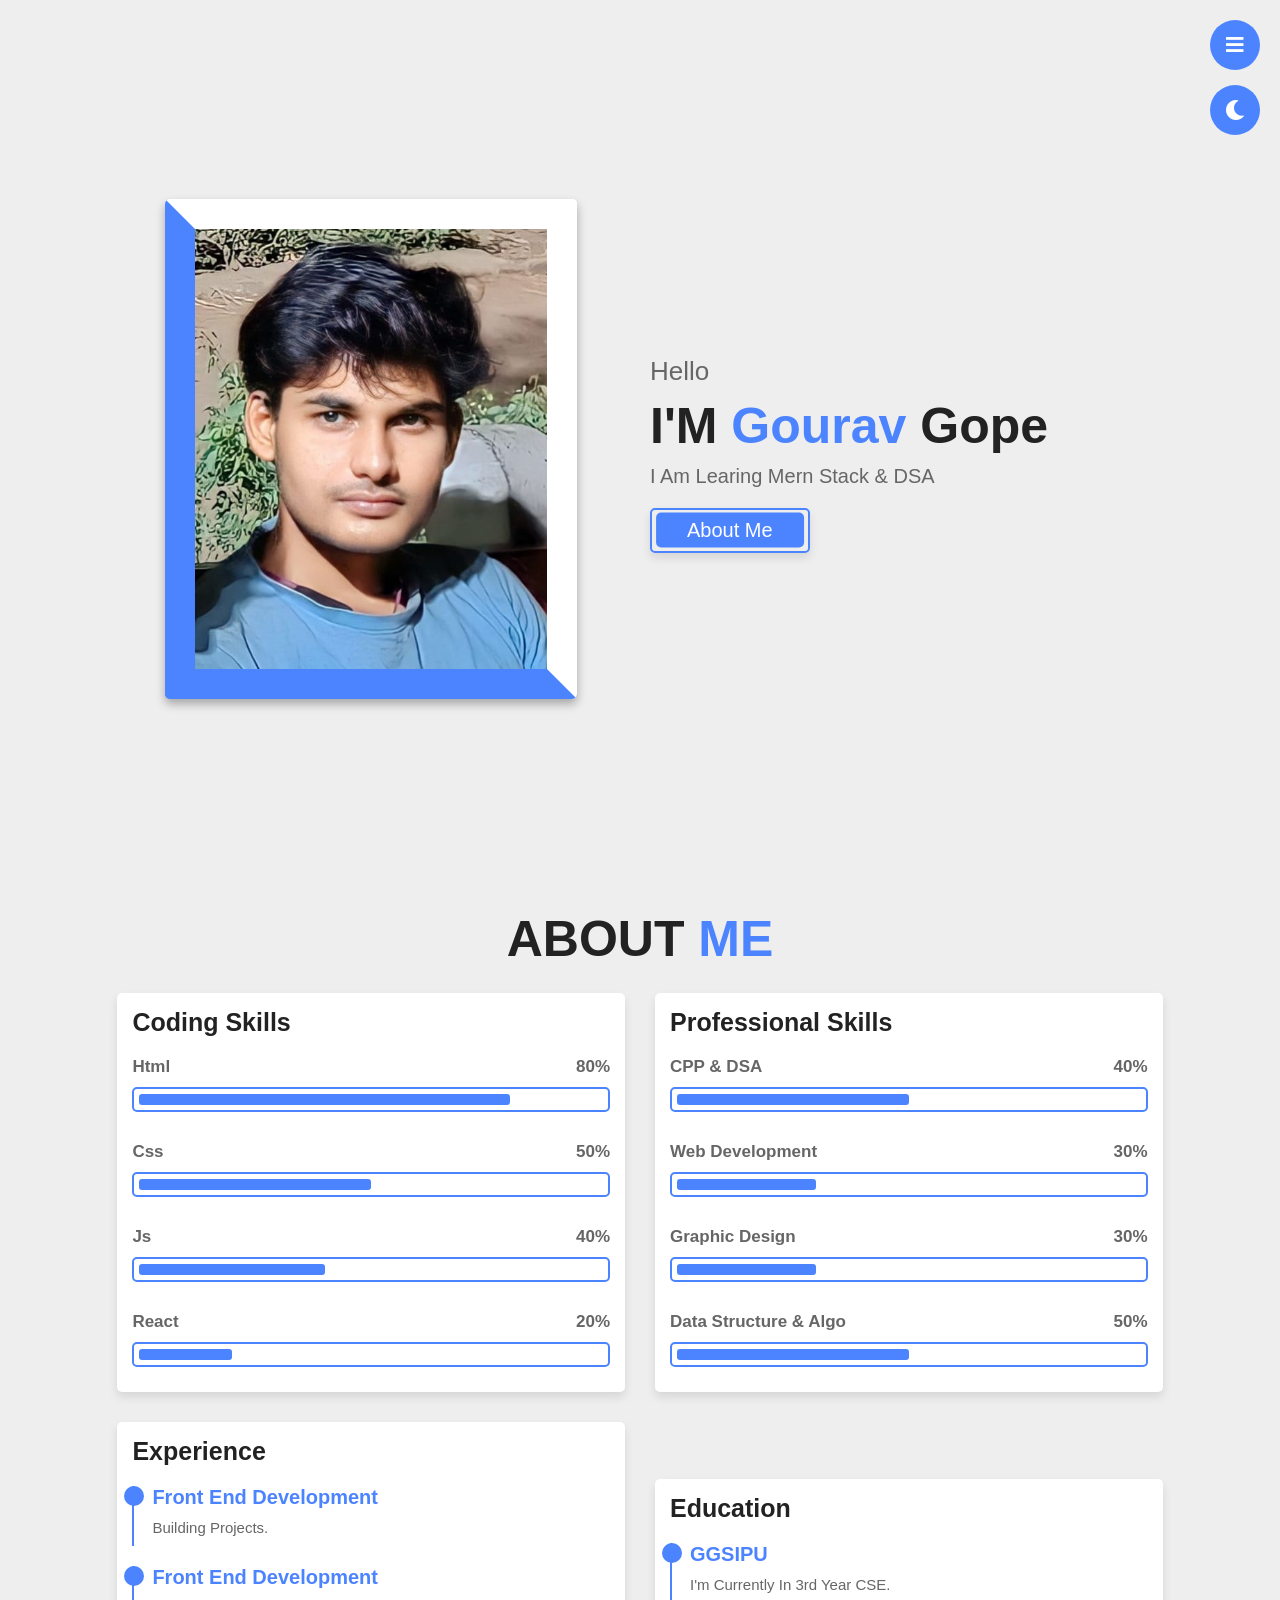
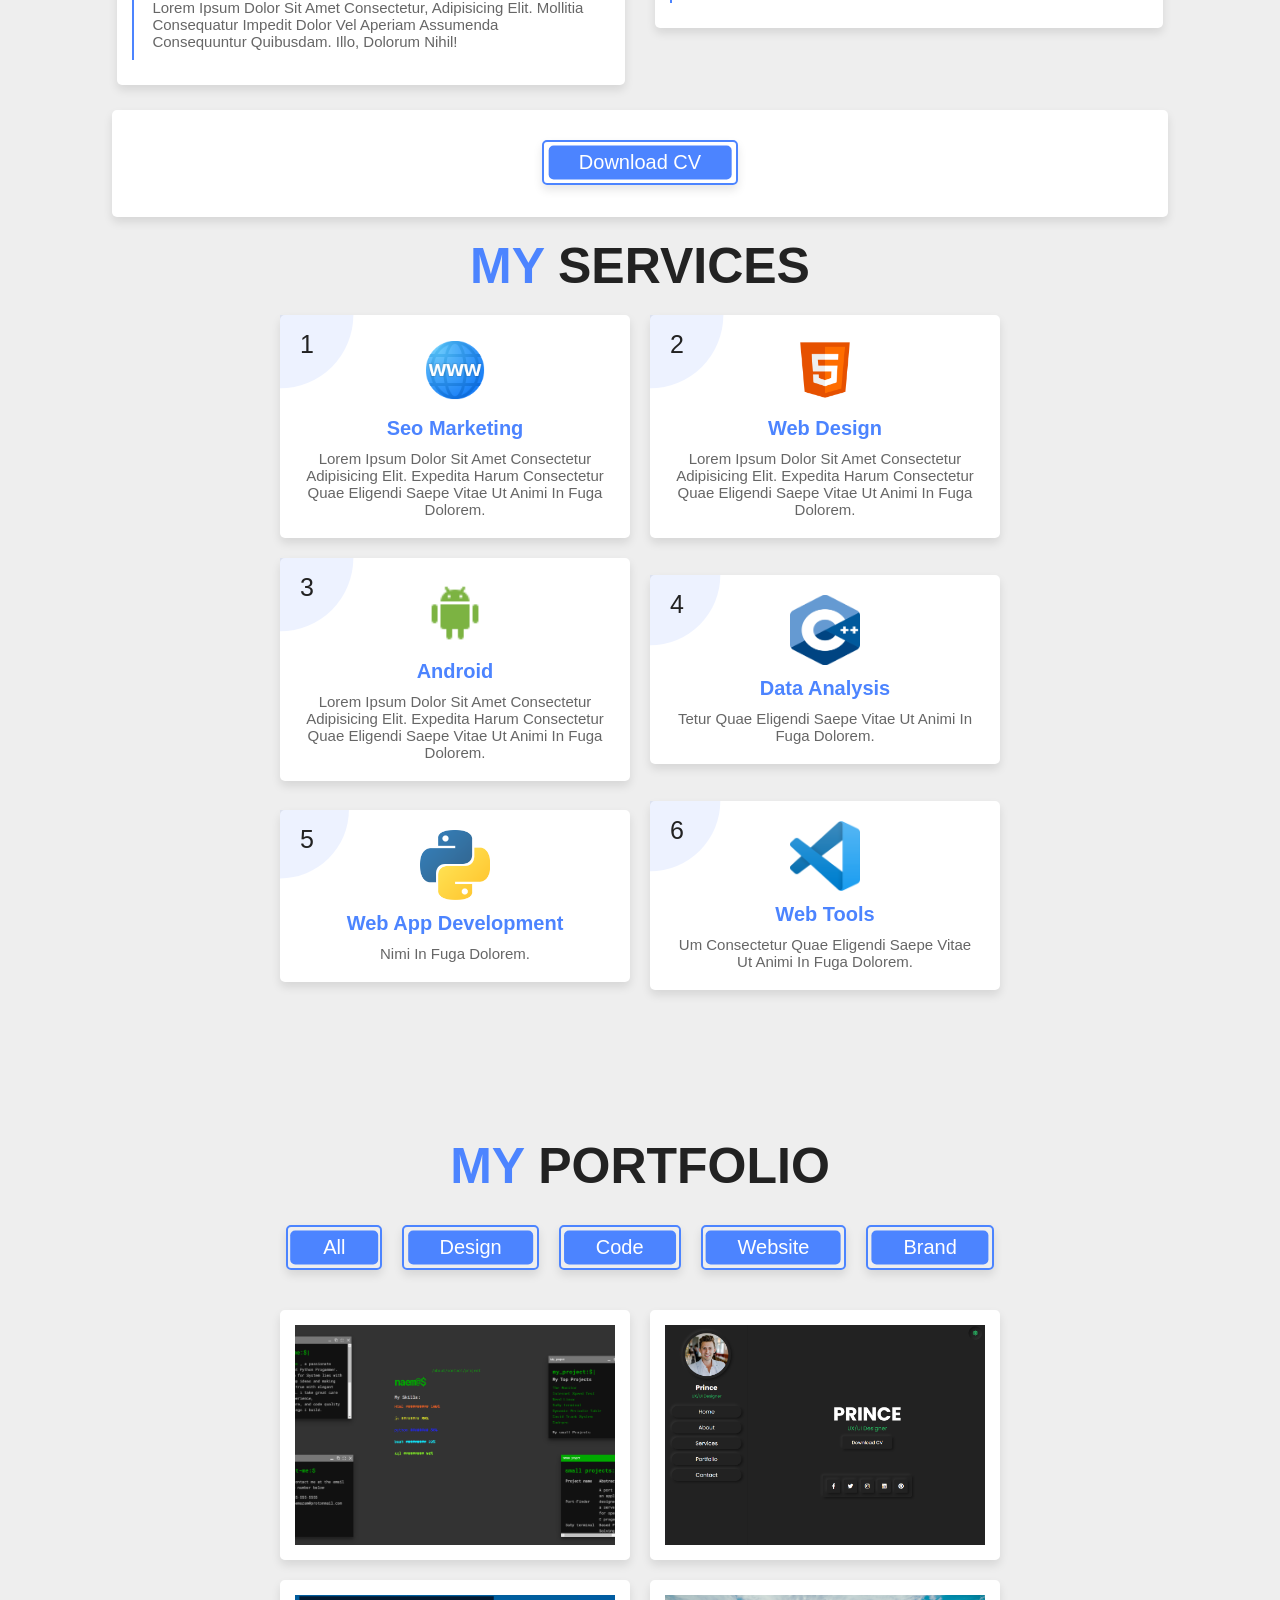
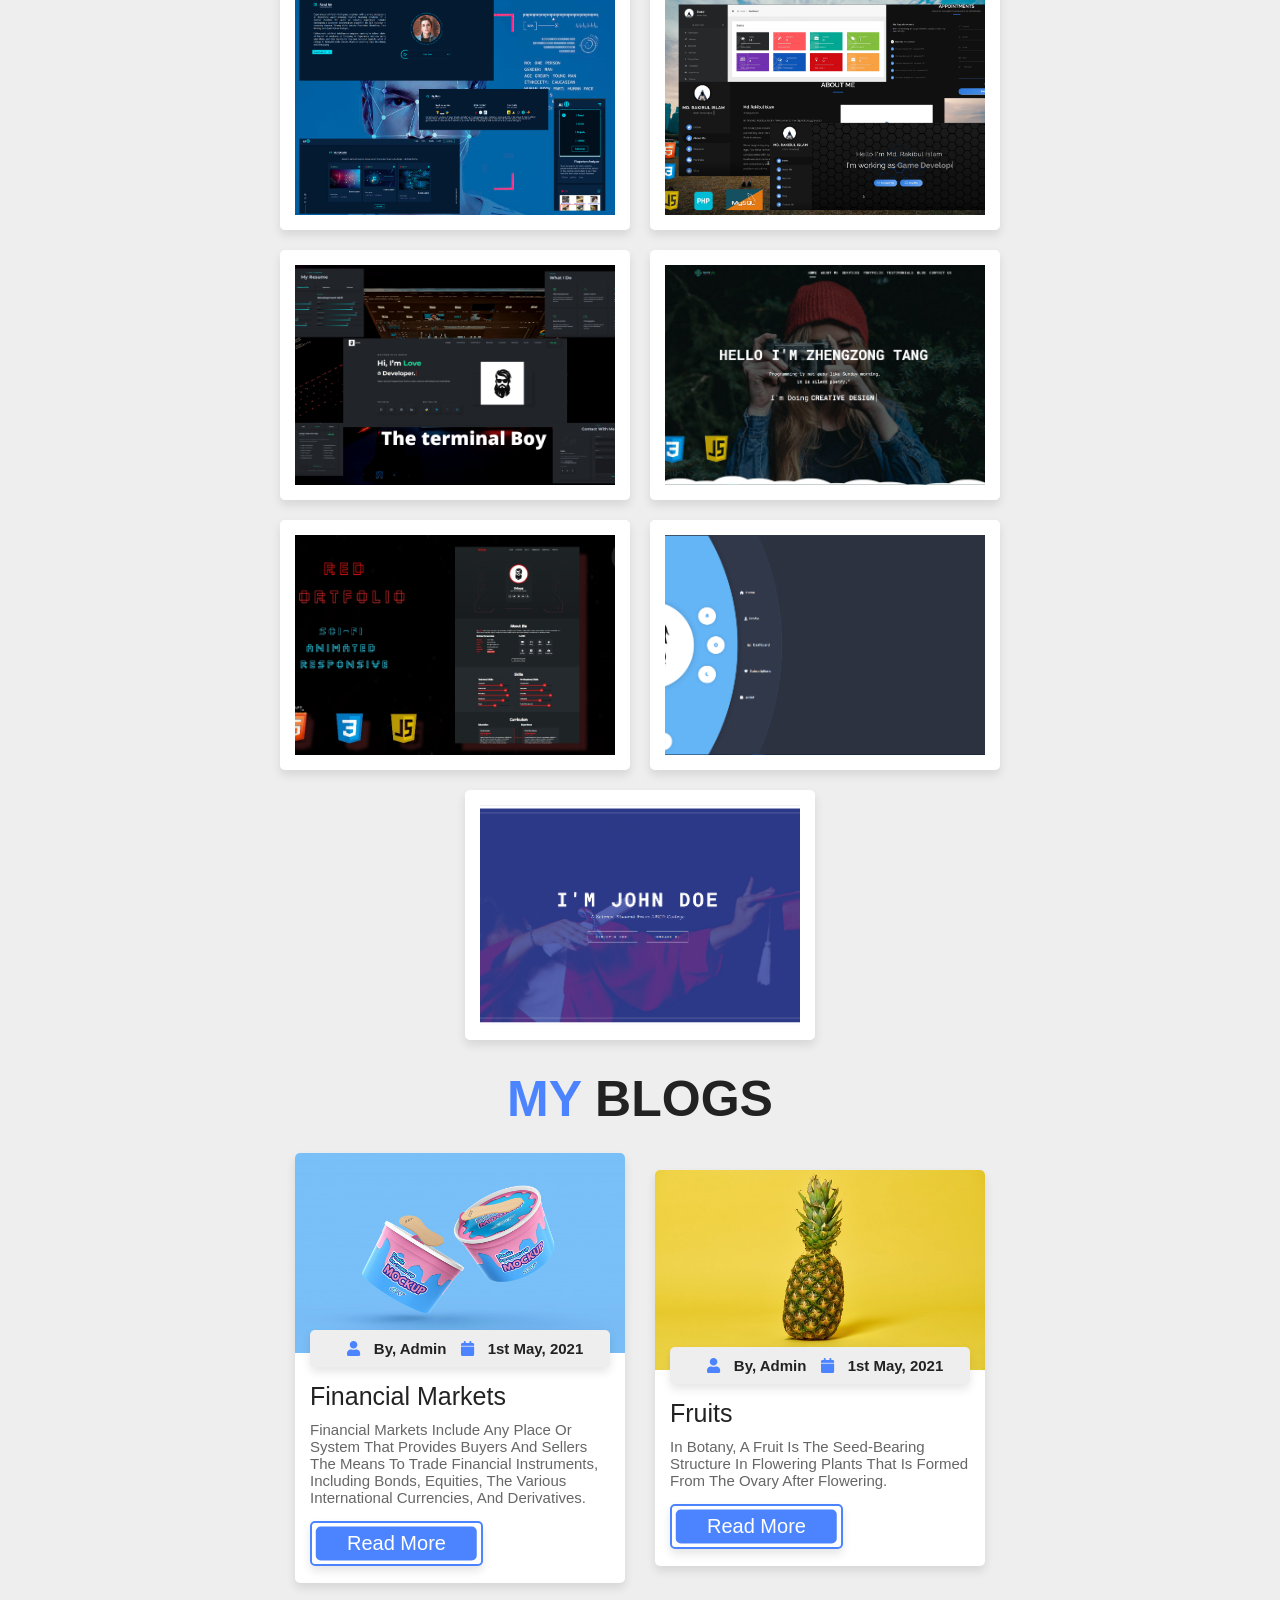
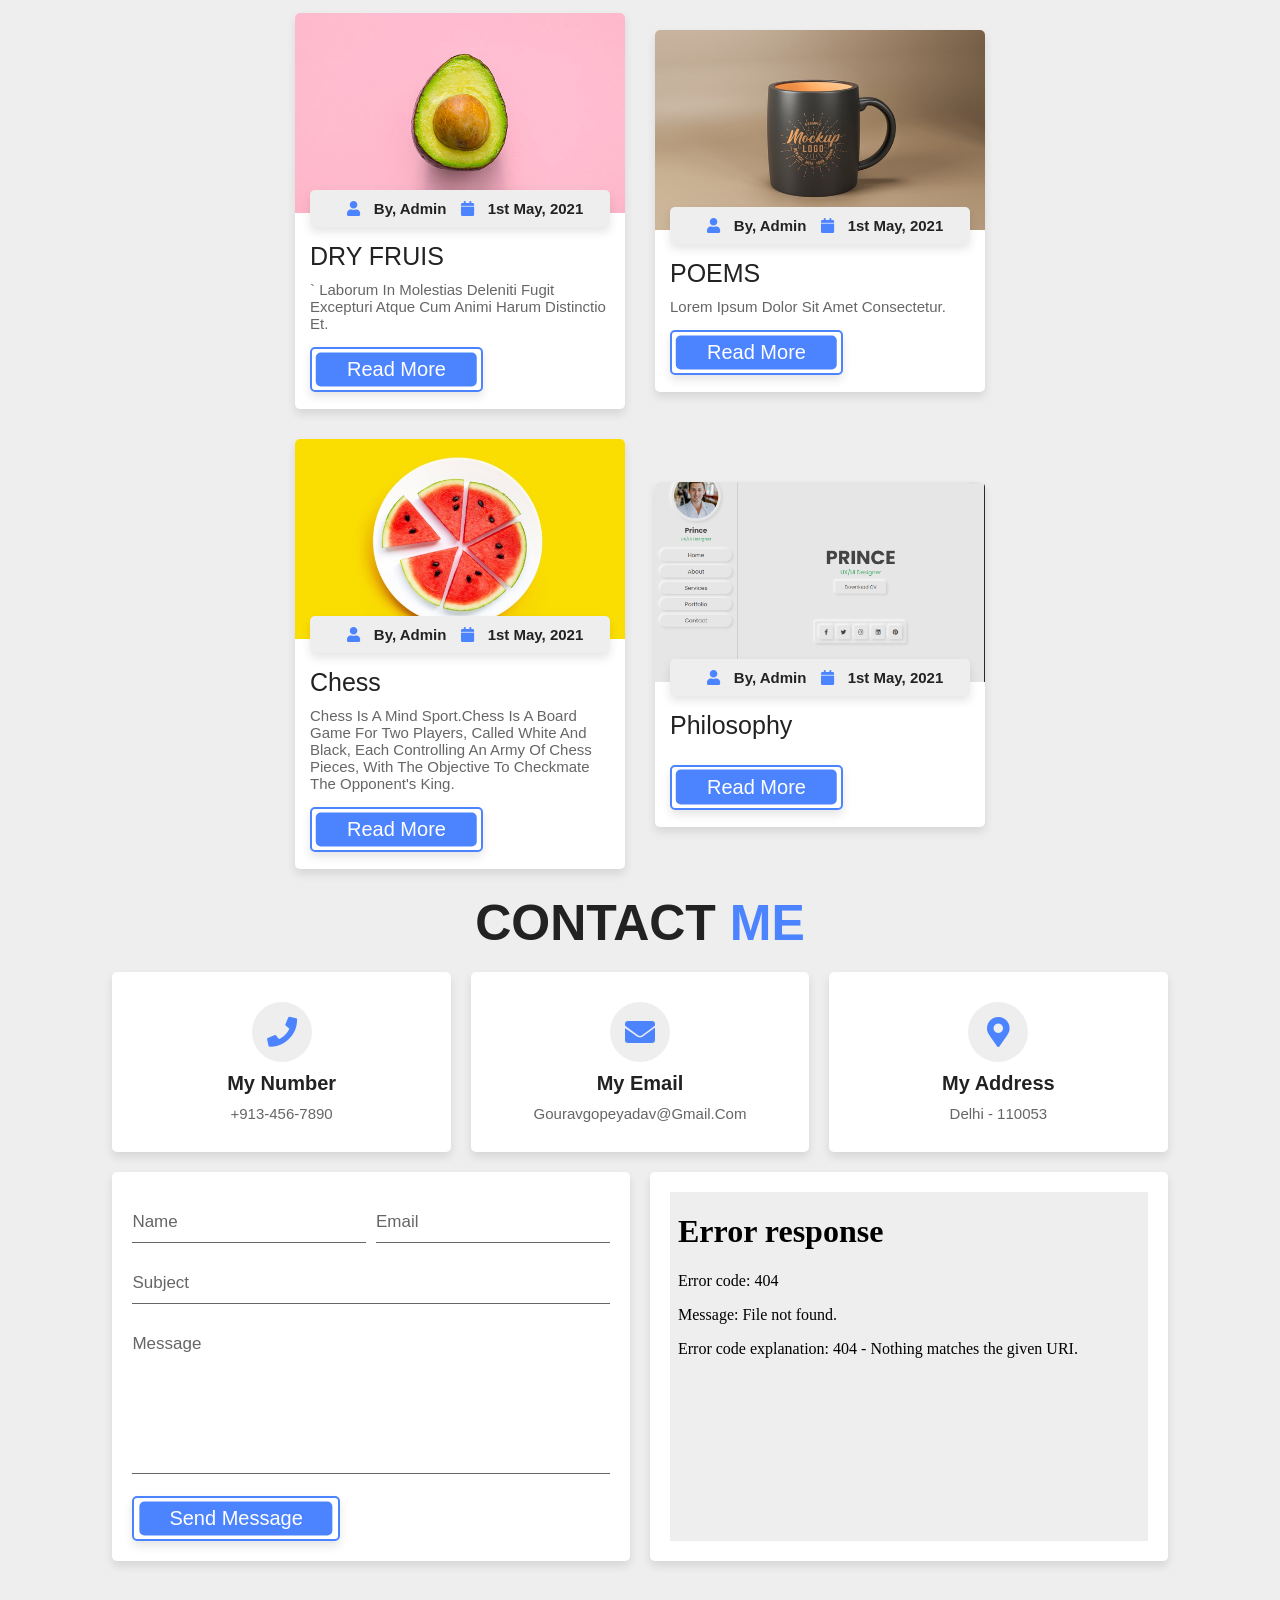
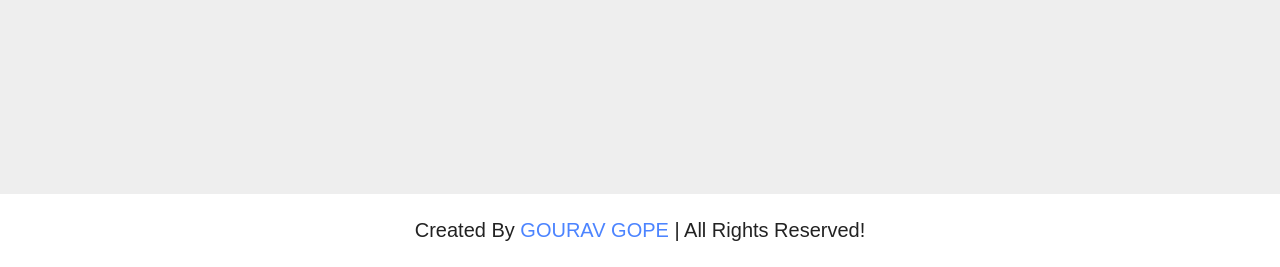
==== index.html @ 961c2a08 "gouravgopefrontend" ====
<!DOCTYPE html>
<html lang="en">
<head>
    <meta charset="UTF-8">
    <meta name="viewport" content="width=device-width, initial-scale=1.0">
    <title>complete responsive Gourav's portfolio</title>
    <meta charset="utf-8">

    <!-- font awesome cdn link  -->
    <link rel="stylesheet" href="https://cdnjs.cloudflare.com/ajax/libs/font-awesome/5.15.3/css/all.min.css">

    <!-- custom css file link  -->
    <link rel="stylesheet" href="css/style.css">

    

</head>
<body>
   
<!-- header section starts  -->

<header>

    <div id="menu" class="fas fa-bars"></div>

    <nav class="navbar">
        <a href="#home">home</a>
        <a href="#about">about</a>
        <a href="#services">services</a>
        <a href="#portfolio">portfolio</a>
        <a href="#blog">blog</a>
        <a href="#contact">contact</a>
    </nav>

    <div id="theme-toggler" class="fas fa-moon"></div>

</header>

<!-- header section ends -->

<!-- home section starts  -->
<section class="home" id="home">

    <div class="image">
        <img src="images/main-imag.jpg" alt="">
    </div>

    <div class="content">
        <span class="hello">hello</span>
        <h3> I'M <span>Gourav</span> Gope</h3>
        <p>I am learing Mern Stack & DSA</p>
        <a href="#about" class="btn">about me</a>
    </div>

</section>

<!-- home section ends -->

<section class="about" id="about">

    <h1 class="heading"> about <span>me</span> </h1>

    <div class="row">

        <div class="box">
            <h3 class="title">coding skills</h3>
            <div class="progress">
                <h3> html <span>80%</span> </h3>
                <div class="bar"><span></span></div>
            </div>
            <div class="progress">
                <h3> css <span>50%</span> </h3>
                <div class="bar"><span></span></div>
            </div>
            <div class="progress">
                <h3> js <span>40%</span> </h3>
                <div class="bar"><span></span></div>
            </div>
            <div class="progress">
                <h3> react <span>20%</span> </h3>
                <div class="bar"><span></span></div>
            </div>
        </div>

        <div class="box">
            <h3 class="title">Professional Skills</h3>
            <div class="progress">
                <h3> CPP & DSA <span>40%</span> </h3>
                <div class="bar"><span></span></div>
            </div>
            <div class="progress">
                <h3> web development <span>30%</span> </h3>
                <div class="bar"><span></span></div>
            </div>
            <div class="progress">
                <h3> graphic design <span>30%</span> </h3>
                <div class="bar"><span></span></div>
            </div>
            <div class="progress">
                <h3> data structure & algo <span>50%</span> </h3>
                <div class="bar"><span></span></div>
            </div>
        </div>

        <div class="box">
            <h3 class="title">experience</h3>
            <div class="exp-box">
                <h3>front end development</h3>
                <p>Building projects.</p>
            </div>
            <div class="exp-box">
                <h3>front end development</h3>
                <p>Lorem ipsum dolor sit amet consectetur, adipisicing elit. Mollitia consequatur impedit dolor vel aperiam assumenda consequuntur quibusdam. Illo, dolorum nihil!</p>
            </div>
            
        </div>
        <div class="box">
            <h3 class="title">education</h3>
            <div class="exp-box">
                <h3>GGSIPU</h3>
                <p>I'm currently in 3rd year CSE.</p>
            </div>            
        </div>
    </div>

    <div class="download">
        <a href="#" class="btn"> download CV </a>
    </div>

</section>

<!-- service section starts  -->
<section class="services" id="services">
    <h1 class="heading"> <span>my</span> services </h1>
    <div class="box-container">
        <div class="box">
            <span class="number">1</span>
            <img src="images/s1.png" alt="">
            <h3>seo marketing</h3>
            <p>Lorem ipsum dolor sit amet consectetur adipisicing elit. Expedita harum consectetur quae eligendi saepe vitae ut animi in fuga dolorem.</p>
        </div>
        <div class="box">
            <span class="number">2</span>
            <img src="images/s2.png" alt="">
            <h3>web design</h3>
            <p>Lorem ipsum dolor sit amet consectetur adipisicing elit. Expedita harum consectetur quae eligendi saepe vitae ut animi in fuga dolorem.</p>
        </div>

        <div class="box">
            <span class="number">3</span>
            <img src="images/s3.png" alt="">
            <h3>android</h3>
            <p>Lorem ipsum dolor sit amet consectetur adipisicing elit. Expedita harum consectetur quae eligendi saepe vitae ut animi in fuga dolorem.</p>
        </div>

        <div class="box">
            <span class="number">4</span>
            <img src="images/s4.png" alt="">
            <h3>data analysis</h3>
            <p>tetur quae eligendi saepe vitae ut animi in fuga dolorem.</p>
        </div>

        <div class="box">
            <span class="number">5</span>
            <img src="images/s5.png" alt="">
            <h3>web App development</h3>
            <p>nimi in fuga dolorem.</p>
        </div>
        <div class="box">
            <span class="number">6</span>
            <img src="images/s6.png" alt="">
            <h3>web tools</h3>
            <p>um consectetur quae eligendi saepe vitae ut animi in fuga dolorem.</p>
        </div>
    </div>
</section>

<!-- service section ends -->

<!-- portfolio section starts  -->

<section class="portfolio" id="portfolio">

    <h1 class="heading"> <span>my</span> portfolio </h1>

    <div class="button-container">
        <div class="btn" data-filter="all">all</div>
        <div class="btn" data-filter="design">design</div>
        <div class="btn" data-filter="code">code</div>
        <div class="btn" data-filter="website">website</div>
        <div class="btn" data-filter="brand">brand</div>
    </div>

    <div class="image-container">

        <div class="box design">
            <img src="images/img1.jpg" alt="">
            <div class="info">
                <h3>PROJECT TITLE</h3>
            </div>
        </div>

        <div class="box design">
            <img src="images/img2.jpg" alt="">
            <div class="info">
                <h3>PROJECT TITLE</h3>
            </div>
        </div>

        <div class="box design">
            <img src="images/img3.jpg" alt="">
            <div class="info">
                <h3>PROJECT TITLE</h3>
            </div>
        </div>

        <div class="box code">
            <img src="images/img4.jpg" alt="">
            <div class="info">
                <h3>PROJECT TITLE</h3>
            </div>
        </div>

        <div class="box code">
            <img src="images/img5.jpg" alt="">
            <div class="info">
                <h3>PROJECT TITLE</h3>
            </div>
        </div>

        <div class="box website">
            <img src="images/img6.jpg" alt="">
            <div class="info">
                <h3>PROJECT TITLE</h3>
            </div>
        </div>

        <div class="box brand">
            <img src="images/img7.jpg" alt="">
            <div class="info">
                <h3>PROJECT TITLE</h3>
            </div>
        </div>

        <div class="box brand">
            <img src="images/img8.jpg" alt="">
            <div class="info">
                <h3>PROJECT TITLE</h3>
            </div>
        </div>

        <div class="box brand">
            <img src="images/img9.jpg" alt="">
            <div class="info">
                <h3>PROJECT TITLE</h3>
            </div>
        </div>

    </div>

</section>

<!-- portfolio section ends -->

<!-- blog section start  -->

<section class="blog" id="blog">

    <h1 class="heading"> <span>my</span> blogs </h1>

    <div class="box-container">

        <div class="box">
            <img src="images/blog1.jpg" alt="">
            <div class="content">
                <h3 class="info"> <i class="fas fa-user"></i> by, admin <i class="fas fa-calendar"></i> 1st may, 2021 </h3>
                <a href="#" class="title"> Financial Markets </a>
                <p>Financial Markets include any place or system that provides buyers and sellers the 
                    means to trade financial instruments, including bonds, 
                    equities, the various international currencies, and derivatives.</p>
                <a href="#" class="btn">read more</a>
            </div>
        </div>

        <div class="box">
            <img src="images/blog2.jpg" alt="">
            <div class="content">
                <h3 class="info"> <i class="fas fa-user"></i> by, admin <i class="fas fa-calendar"></i> 1st may, 2021 </h3>
                <a href="#" class="title"> Fruits </a>
                <p>In botany, a fruit is the seed-bearing structure in flowering plants that 
                    is formed from the ovary after flowering.</p>
                <a href="#" class="btn">read more</a>
            </div>
        </div>

        <div class="box">
            <img src="images/blog3.jpg" alt="">
            <div class="content">
                <h3 class="info"> <i class="fas fa-user"></i> by, admin <i class="fas fa-calendar"></i> 1st may, 2021 </h3>
                <a href="#" class="title"> DRY FRUIS </a>
                <p>` Laborum in molestias deleniti fugit excepturi atque cum animi harum distinctio et.</p>
                <a href="#" class="btn">read more</a>
            </div>
        </div>

        <div class="box">
            <img src="images/blog4.jpg" alt="">
            <div class="content">
                <h3 class="info"> <i class="fas fa-user"></i> by, admin <i class="fas fa-calendar"></i> 1st may, 2021 </h3>
                <a href="#" class="title">POEMS</a>
                <p>Lorem ipsum dolor sit amet consectetur.</p>
                <a href="#" class="btn">read more</a>
            </div>
        </div>

        <div class="box">
            <img src="images/blog5.jpg" alt="">
            <div class="content">
                <h3 class="info"> <i class="fas fa-user"></i> by, admin <i class="fas fa-calendar"></i> 1st may, 2021 </h3>
                <a href="#" class="title"> Chess </a>
                <p>Chess is a mind sport.Chess is a board game for two players, called White and Black, 
                    each controlling an army of chess pieces, with the 
                    objective to checkmate the opponent's king.</p>
                <a href="#" class="btn">read more</a>
            </div>
        </div>

        <div class="box">
            <img src="images/blog6.jpg" alt="">
            <div class="content">
                <h3 class="info"> <i class="fas fa-user"></i> by, admin <i class="fas fa-calendar"></i> 1st may, 2021 </h3>
                <a href="#" class="title"> Philosophy </a>
                <p></p>
                <a href="#" class="btn">read more</a>
            </div>
        </div>

    </div>

</section>

<!-- blog section ends -->

<!-- contact section starts  -->

<section class="contact" id="contact">
    <h1 class="heading"> contact <span>me</span> </h1>
    <div class="box-container">        
        <div class="box">
            <i class="fas fa-phone"></i>
            <h3>my number</h3>
            <p>+913-456-7890</p>
        </div>
        <div class="box">
            <i class="fas fa-envelope"></i>
            <h3>my email</h3>
            <p>gouravgopeyadav@gmail.com</p>
        </div>

        <div class="box">
            <i class="fas fa-map-marker-alt"></i>
            <h3>my address</h3>
            <p>delhi - 110053</p>
        </div>

    </div>

    <div class="row">
        <form action="">
            <div class="inputBox">
                <input type="text" placeholder="name">
                <input type="email" placeholder="email">
            </div>
            <input type="text" placeholder="subject">
            <textarea name="" id="" cols="30" rows="10" placeholder="message"></textarea>
            <button class="btn"> send message </button>
        </form>
        <iframe class="map" src="googlelinkhere" allowfullscreen="" loading="lazy"></iframe>
    </div>
</section>

<!-- contact section ends -->
<!-- footer section  -->
<div class="footer">created by <span> GOURAV GOPE </span> | all rights reserved!</div>

<!-- jquery cdn link  -->
<script src="https://cdnjs.cloudflare.com/ajax/libs/jquery/3.6.0/jquery.min.js"></script>

<!-- custom js file link  -->
<script src="js/script.js"></script>

</body>
</html>
---- css/style.css ----
:root{
    --main-color:#4C84FF;
    --primary-bg-color:#fff;
    --secondary-bg-color:#eee;
    --primary-text-color:#222;
    --secondary-text-color:#666;
}

@import url('https://fonts.googleapis.com/css2?family=Roboto:wght@100;300;400&display=swap');

*{
    font-family: 'Roboto', sans-serif;
    margin:0; padding:0;
    box-sizing: border-box;
    text-transform: capitalize;
    outline: none; border:none;
    text-decoration: none;
    transition:all .3s cubic-bezier(.38,1.15,.7,1.12);
}

*::selection{
    background-color: var(--main-color);
    color:#fff;
}

html{
    font-size: 62.5%;
    overflow-x: hidden;
}

html::-webkit-scrollbar{
    width:1.3rem;
}

html::-webkit-scrollbar-track{
    background-color: var(--secondary-bg-color);
}

html::-webkit-scrollbar-thumb{
    background-color: var(--main-color);
}

body{
    background:var(--secondary-bg-color);
}

body.dark-theme{
    --primary-bg-color:#252C48;
    --secondary-bg-color:#171C32;
    --primary-text-color:#fff;
    --secondary-text-color:#eee;
}

section{
    min-height: 100vh;
    padding:1rem;
    padding:0 8%;
}

.btn{
    display: inline-block;
    padding:.9rem 3.5rem;
    font-size: 2rem;
    background:none;
    color:#fff;
    border-radius: .5rem;
    box-shadow: 0 .5rem 1rem rgba(0,0,0,.1);
    margin-top: 1rem;
    z-index: 0;
    position: relative;
    overflow: hidden;
    border:.2rem solid var(--main-color);
}

.btn::before{
    content: '';
    position: absolute;
    top:50%; left: 50%;
    transform: translate(-50%, -50%);
    border-radius: .5rem;
    background:var(--main-color);
    height:85%;
    width: 95%;
    z-index: -1;
    transition: .2s linear;
}

.btn:hover:before{
    top:100%;
    transform: translate(-50%, 100%);
}

.btn:hover{
    color:var(--primary-text-color);
}

.heading{
    font-size: 5rem;
    color:var(--primary-text-color);
    text-align: center;
    padding:1rem;
    text-transform: uppercase;
}

.heading span{
    color:var(--main-color);
    text-transform: uppercase;
}

#menu{
    font-size: 2rem;
    background:var(--main-color);
    color:#fff;
    border-radius: 5rem;
    height:5rem;
    width:5rem;
    text-align: center;
    line-height: 5rem;
    position: fixed;
    top: 2rem; right:2rem;
    z-index: 1000;
    cursor: pointer;
}

#menu.fa-times{
    transform:rotate(-180deg);
}

.navbar{
    position: fixed;
    top:2.4rem; right:2.5rem;
    padding:1.1rem 2rem;
    padding-right: 4rem;
    z-index: 999;
    border:.2rem solid var(--main-color);
    border-radius: 1rem;
    background:var(--primary-bg-color);
    opacity: 0;
    transform-origin: top right;
    transform: scale(0);
}

.navbar.nav-toggle{
    opacity: 1;
    transform: scale(1);
}

.navbar a{
    display: block;
    font-size: 2rem;
    padding:1rem;
    padding-right: 7rem;
    color:var(--primary-text-color);
}

.navbar a:hover{
    color:var(--main-color);
    transform: translateX(1rem);
}

.home{
    display: flex;
    align-items: center;
    justify-content: center;
    flex-wrap: wrap;
}

.home .image{
    flex:1 1 40rem;
    padding:1rem;
    text-align: center;
}

.home .image img{
    height:50rem;
    box-shadow: 0 .5rem 1rem rgba(0,0,0,.3);
    border-top: 3rem solid var(--primary-bg-color);
    border-right: 3rem solid var(--primary-bg-color);
    border-bottom: 3rem solid var(--main-color);
    border-left: 3rem solid var(--main-color);
    border-radius: .5rem;
}

.home .content{
    flex:1 1 40rem;
    padding:1rem;
}

.home .content .hello{
    display: inline-block;
    padding:1rem 0;
    font-size: 2.6rem;
    color:var(--secondary-text-color);
}

.home .content h3{
    color:var(--primary-text-color);
    font-size: 5rem;
}

.home .content h3 span{
    color:var(--main-color);
}

.home .content p{
    padding:1rem 0;
    color:var(--secondary-text-color);
    font-size: 2rem;
}

.about .row{
    display: flex;
    align-items: center;
    justify-content: center;
    flex-wrap: wrap;
}

.about .row .box{
    flex:1 1 40rem;
    background-color: var(--primary-bg-color);
    border-radius: .5rem;
    box-shadow: 0 .5rem 1rem rgba(0,0,0,.1);
    padding:.5rem 1.5rem;
    margin:1.5rem;
}

.about .row .box .title{
    color:var(--primary-text-color);
    font-size: 2.5rem;
    padding:1rem 0;
}

.about .row .box .progress{
    padding:1rem 0;
}

.about .row .box .progress h3{
    font-size: 1.7rem;
    color:var(--secondary-text-color);
    display: flex;
    justify-content: space-between;
}

.about .row .box .progress .bar{
    height: 2.5rem;
    border-radius: .5rem;
    border:.2rem solid var(--main-color);
    padding:.5rem;
    margin:1rem 0;
}

.about .row .box .progress .bar span{
    height: 100%;
    border-radius: .3rem;
    background-color: var(--main-color);
    display: block;
}

.about .row .box:nth-child(1) .progress:nth-child(2) .bar span{
    width: 80%;
}

.about .row .box:nth-child(1) .progress:nth-child(3) .bar span{
    width: 50%;
}

.about .row .box:nth-child(1) .progress:nth-child(4) .bar span{
    width: 40%;
}

.about .row .box:nth-child(1) .progress:nth-child(5) .bar span{
    width: 20%;
}

.about .row .box:nth-child(2) .progress:nth-child(2) .bar span{
    width: 50%;
}

.about .row .box:nth-child(2) .progress:nth-child(3) .bar span{
    width: 30%;
}

.about .row .box:nth-child(2) .progress:nth-child(4) .bar span{
    width: 30%;
}

.about .row .box:nth-child(2) .progress:nth-child(5) .bar span{
    width: 50%;
}

.about .row .box .exp-box{
    padding:0 1.8rem;
    margin-top: 1rem;
    margin-bottom: 2rem;
    border-left: .2rem solid var(--main-color);
    position: relative;
}

.about .row .box .exp-box h3{
    color:var(--main-color);
    font-size: 2rem;
}

.about .row .box .exp-box p{
    color:var(--secondary-text-color);
    font-size: 1.5rem;
    padding:1rem 0;
}

.about .row .box .exp-box::before{
    content:'';
    position: absolute;
    top:0; left: -1rem;
    border-radius: 50%;
    height: 2rem;
    width: 2rem;
    background: var(--main-color);
}

.about .download{
    background:var(--primary-bg-color);
    border-radius: .5rem;
    text-align: center;
    box-shadow: 0 .5rem 1rem rgba(0,0,0,.1);
    padding:2rem;
    padding-bottom: 3rem;
    margin:1rem;
}

.services .box-container{
    display: flex;
    align-items: center;
    justify-content: center;
    flex-wrap: wrap;
}

.services .box-container .box{
    background:var(--primary-bg-color);
    border-radius: .5rem;
    box-shadow: 0 .5rem 1rem rgba(0,0,0,.1);
    margin:1rem;
    padding:1rem;
    width:35rem;
    text-align: center;
    position: relative;
    z-index: 0;
}

.services .box-container .box .number{
    position: absolute;
    top:1.5rem; left: 2rem;
    font-size: 2.5rem;
    color:var(--primary-text-color);
}

.services .box-container .box img{
    height:7rem;
    width:7rem;
    margin:1rem;
}

.services .box-container .box h3{
    font-size: 2rem;
    color:var(--main-color);
}

.services .box-container .box p{
    font-size: 1.5rem;
    color:var(--secondary-text-color);
    padding:1rem;
}

.services .box-container .box::before{
    content: '';
    position: absolute;
    top:0; left: 0;
    height: 100%;
    width: 100%;
    background:var(--main-color);
    z-index: -1;
    clip-path: circle(25% at 0 0);
    opacity: .1;
    transition: .3s;
}

.services .box-container .box:hover::before{
    clip-path: circle(100%);
}

.portfolio .button-container{
    display: flex;
    align-items: center;
    justify-content: center;
    flex-wrap: wrap;
    padding:1rem 0;
}

.portfolio .button-container .btn{
    margin:1rem;
    cursor: pointer;
}

.portfolio .image-container{
    display: flex;
    align-items: center;
    justify-content: center;
    flex-wrap: wrap;
    padding: 1rem 0;
}

.portfolio .image-container .box{
    width:35rem;
    margin: 1rem;
    border-radius: .5rem;
    box-shadow: 0 .5rem 1rem rgba(0,0,0,.1);
    overflow: hidden;
    height: 25rem;
    position: relative;
    border:1.5rem solid var(--primary-bg-color);
    cursor: pointer;
}

.portfolio .image-container .box img{
    height: 100%;
    width: 100%;
    object-fit: cover;
}

.portfolio .image-container .box .info{
    position: absolute;
    top:0; left: 0;
    height: 100%;
    width: 100%;
    background:var(--primary-bg-color);
    display: flex;
    align-items: center;
    justify-content: center;
    flex-wrap: wrap;
    opacity: .9;
    transform: scale(0);
}

.portfolio .image-container .box:hover .info{
    transform: scale(1);
}

.portfolio .image-container .box .info h3{
    font-size: 2.5rem;
    color:var(--primary-text-color);
}

.blog .box-container{
    display: flex;
    align-items: center;
    justify-content: center;
    flex-wrap: wrap;
}

.blog .box-container .box{
    width:33rem;
    border-radius: .5rem;
    box-shadow: 0 .5rem 1rem rgba(0,0,0,.1);
    margin:1.5rem;
    background: var(--primary-bg-color);
    overflow: hidden;
}

.blog .box-container .box img{
    width: 100%;
    height: 20rem;
    object-fit: cover;
}

.blog .box-container .box .content{
    padding:1.5rem;
}

.blog .box-container .box .content .info{
    border-radius: .5rem;
    box-shadow: 0 .5rem 1rem rgba(0,0,0,.1);
    text-align: center;
    position: relative;
    font-size: 1.5rem;
    color:var(--primary-text-color);
    background:var(--secondary-bg-color);
    padding:1rem;
    margin-top: -4rem;
    margin-bottom: 1rem;
}
.blog .box-container .box .content .info i{
    color:var(--main-color);
    padding:0 1rem;
}
.blog .box-container .box .content .title{
    color:var(--primary-text-color);
    display: block;
    font-size: 2.5rem;
    padding:.5rem 0;
}

.blog .box-container .box .content .title:hover{
    text-decoration: underline;
    color:var(--main-color);
}

.blog .box-container .box .content p{
    color:var(--secondary-text-color);
    padding:.5rem 0;
    font-size: 1.5rem;
}

.contact .row{
    display: flex;
    justify-content: center;
    flex-wrap: wrap;
}

.contact .row form{
    flex:1 1 40rem;
    background: var(--primary-bg-color);
    padding: 2rem;
    margin:1rem;
    box-shadow: 0 .5rem 1rem rgba(0,0,0,.1);
    border-radius: .5rem;
}

.contact .row .map{
    flex:1 1 40rem;
    margin:1rem;
    box-shadow: 0 .5rem 1rem rgba(0,0,0,.1);
    border-radius: .5rem;
    border:2rem solid var(--primary-bg-color);
    width:100%;
}

.contact .row form .inputBox{
    display: flex;
    justify-content: space-between;
    flex-wrap: wrap;
}

.contact .row form input, .contact .row form textarea{
    padding:1rem 0;
    margin:1rem 0;
    font-size: 1.7rem;
    border-bottom: .1rem solid var(--secondary-text-color);
    text-transform: none;
    background:none;
    color:var(--main-color);
    width: 100%;
}

.contact .row form input::placeholder, .contact .row form textarea::placeholder{
    text-transform: capitalize;
    color:var(--secondary-text-color);
}

.contact .row form input:focus, .contact .row form textarea:focus{
    border-color: var(--main-color);
}

.contact .row form .inputBox input{
    width:49%;
}

.contact .row form textarea{
    height: 15rem;
    resize: none;
}

.contact .row form .btn{
    cursor: pointer;
}

.contact .box-container{
    display: flex;
    justify-content: space-between;
    flex-wrap: wrap;
    align-items: center;
}

.contact .box-container .box{
    flex:1 1 30rem;
    margin:1rem;
    padding:3rem 1rem;
    background:var(--primary-bg-color);
    box-shadow: 0 .5rem 1rem rgba(0,0,0,.1);
    border-radius: .5rem;
    text-align: center;
}

.contact .box-container .box i{
    height: 6rem;
    width:6rem;
    line-height: 6rem;
    border-radius: 50%;
    font-size: 3rem;
    background:var(--secondary-bg-color);
    color:var(--main-color);
}

.contact .box-container .box h3{
    color:var(--primary-text-color);
    padding:1rem 0;
    font-size: 2rem;
}

.contact .box-container .box p{
    font-size: 1.5rem;
    color:var(--secondary-text-color);
}

.footer{
    padding:2.5rem 1rem;
    text-align: center;
    font-size: 2rem;
    color:var(--primary-text-color);
    background: var(--primary-bg-color);
    margin-top: 1rem;
}

.footer span{
    color:var(--main-color);
}

#theme-toggler{
    position: fixed;
    top:8.5rem; right:2rem;
    z-index: 998;
    height: 5rem;
    width:5rem;
    line-height: 5rem;
    text-align: center;
    font-size: 2rem;
    background:var(--main-color);
    color:#fff;
    cursor: pointer;
    border-radius: 5rem;
}

#theme-toggler.fa-sun{
    transform:rotate(-180deg);
}
/* media queries  */

@media (max-width:991px){

    html{
        font-size: 55%;
    }

    section{
        padding:1rem;
        padding: 0 3%;
    }

}

@media (max-width:768px){

    .home .image img{
        height: auto;
        width: 100%;
    }

}

@media (max-width:400px){

    html{
        font-size: 50%;
    }

    .services .box-container .box{
        width: 100%;
    }

    .portfolio .image-container .box{
        width:100%;
    }

    .blog .box-container .box{
        width:100%;
    }

    .contact .row form .inputBox input{
        width:100%;
    }

}
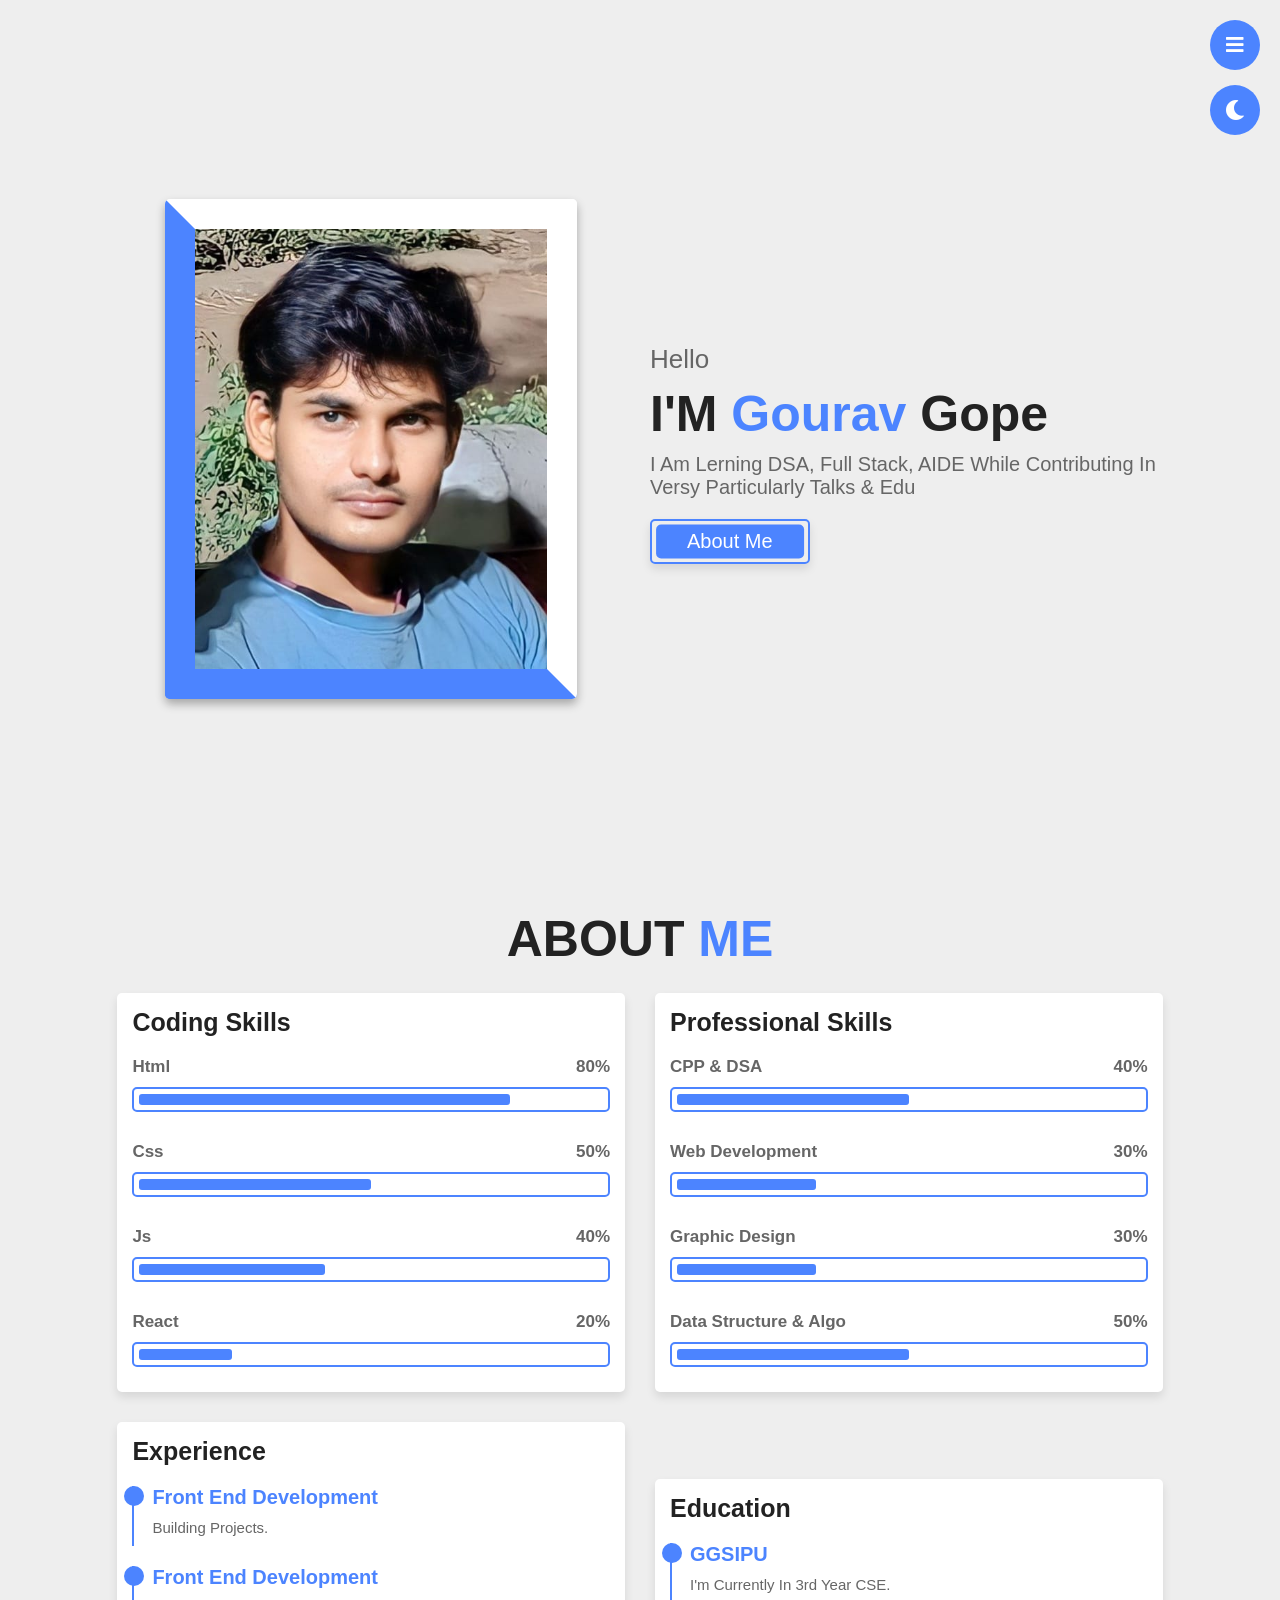
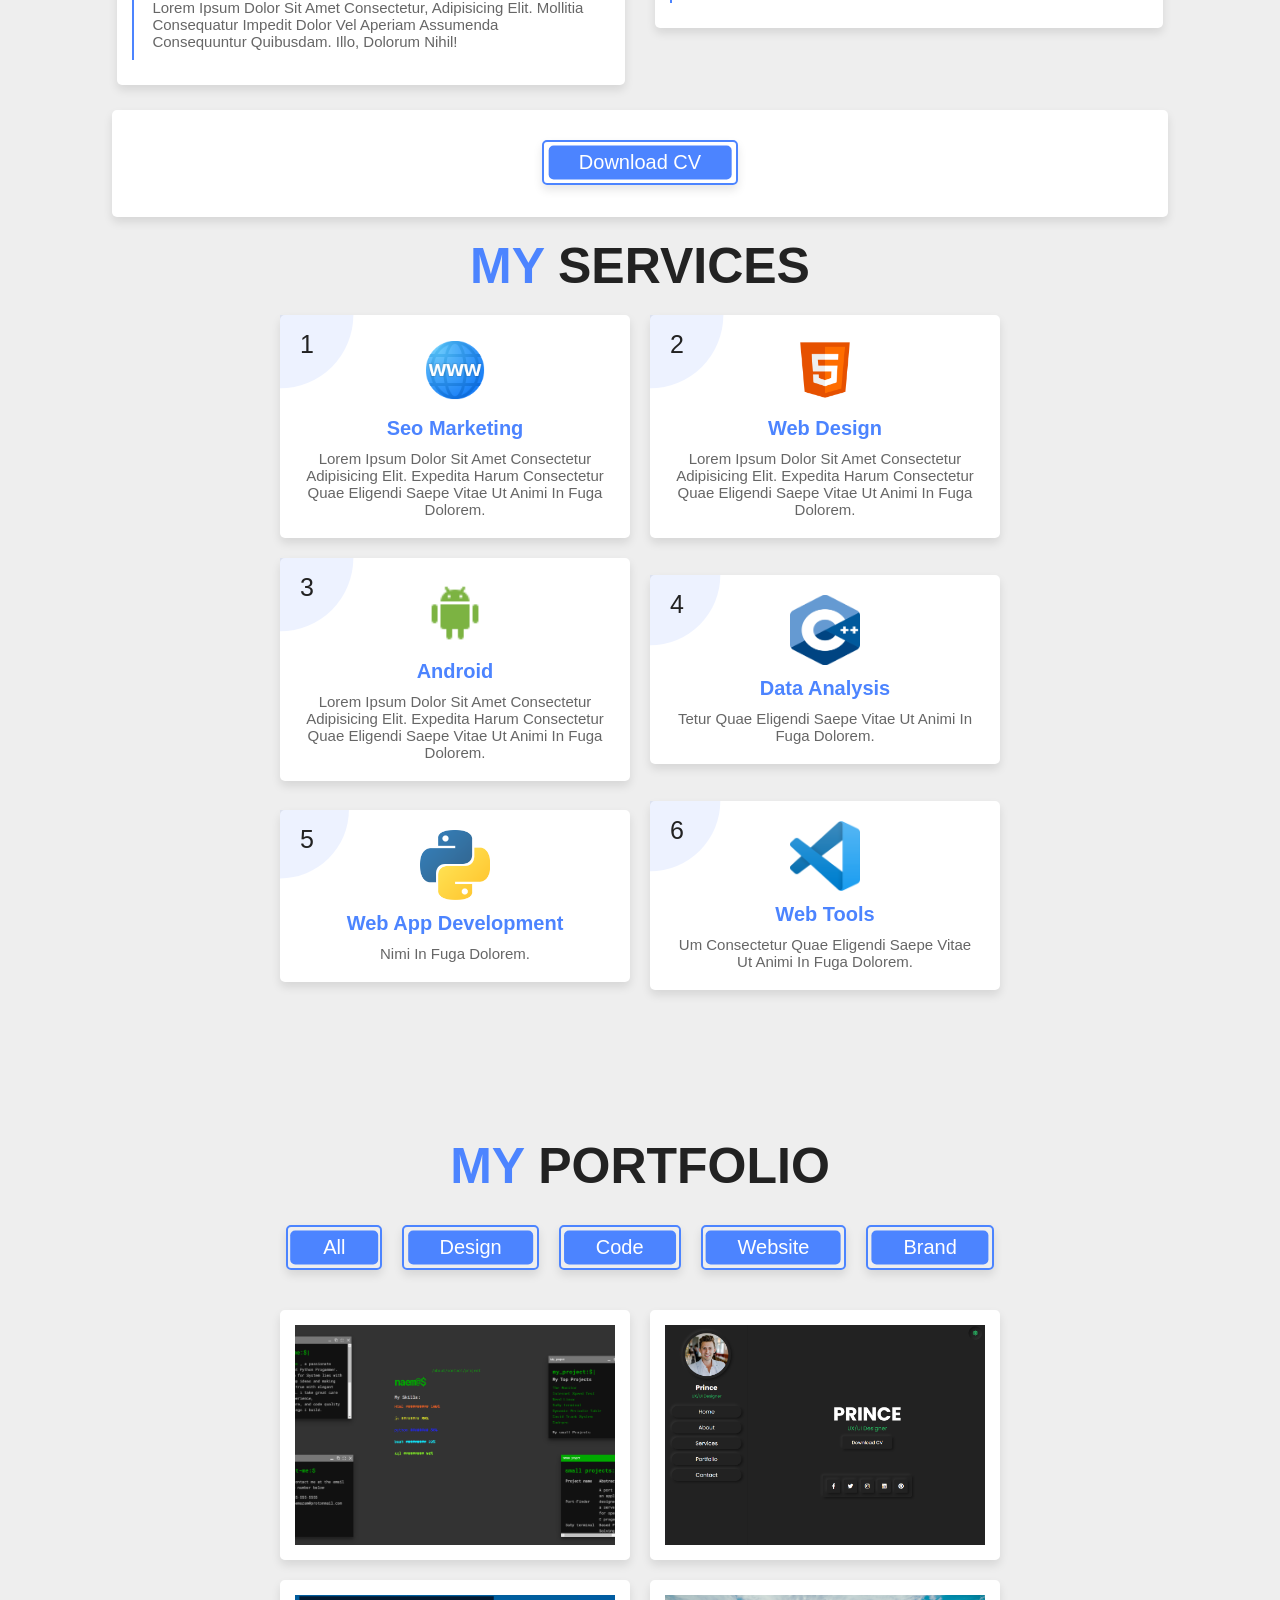
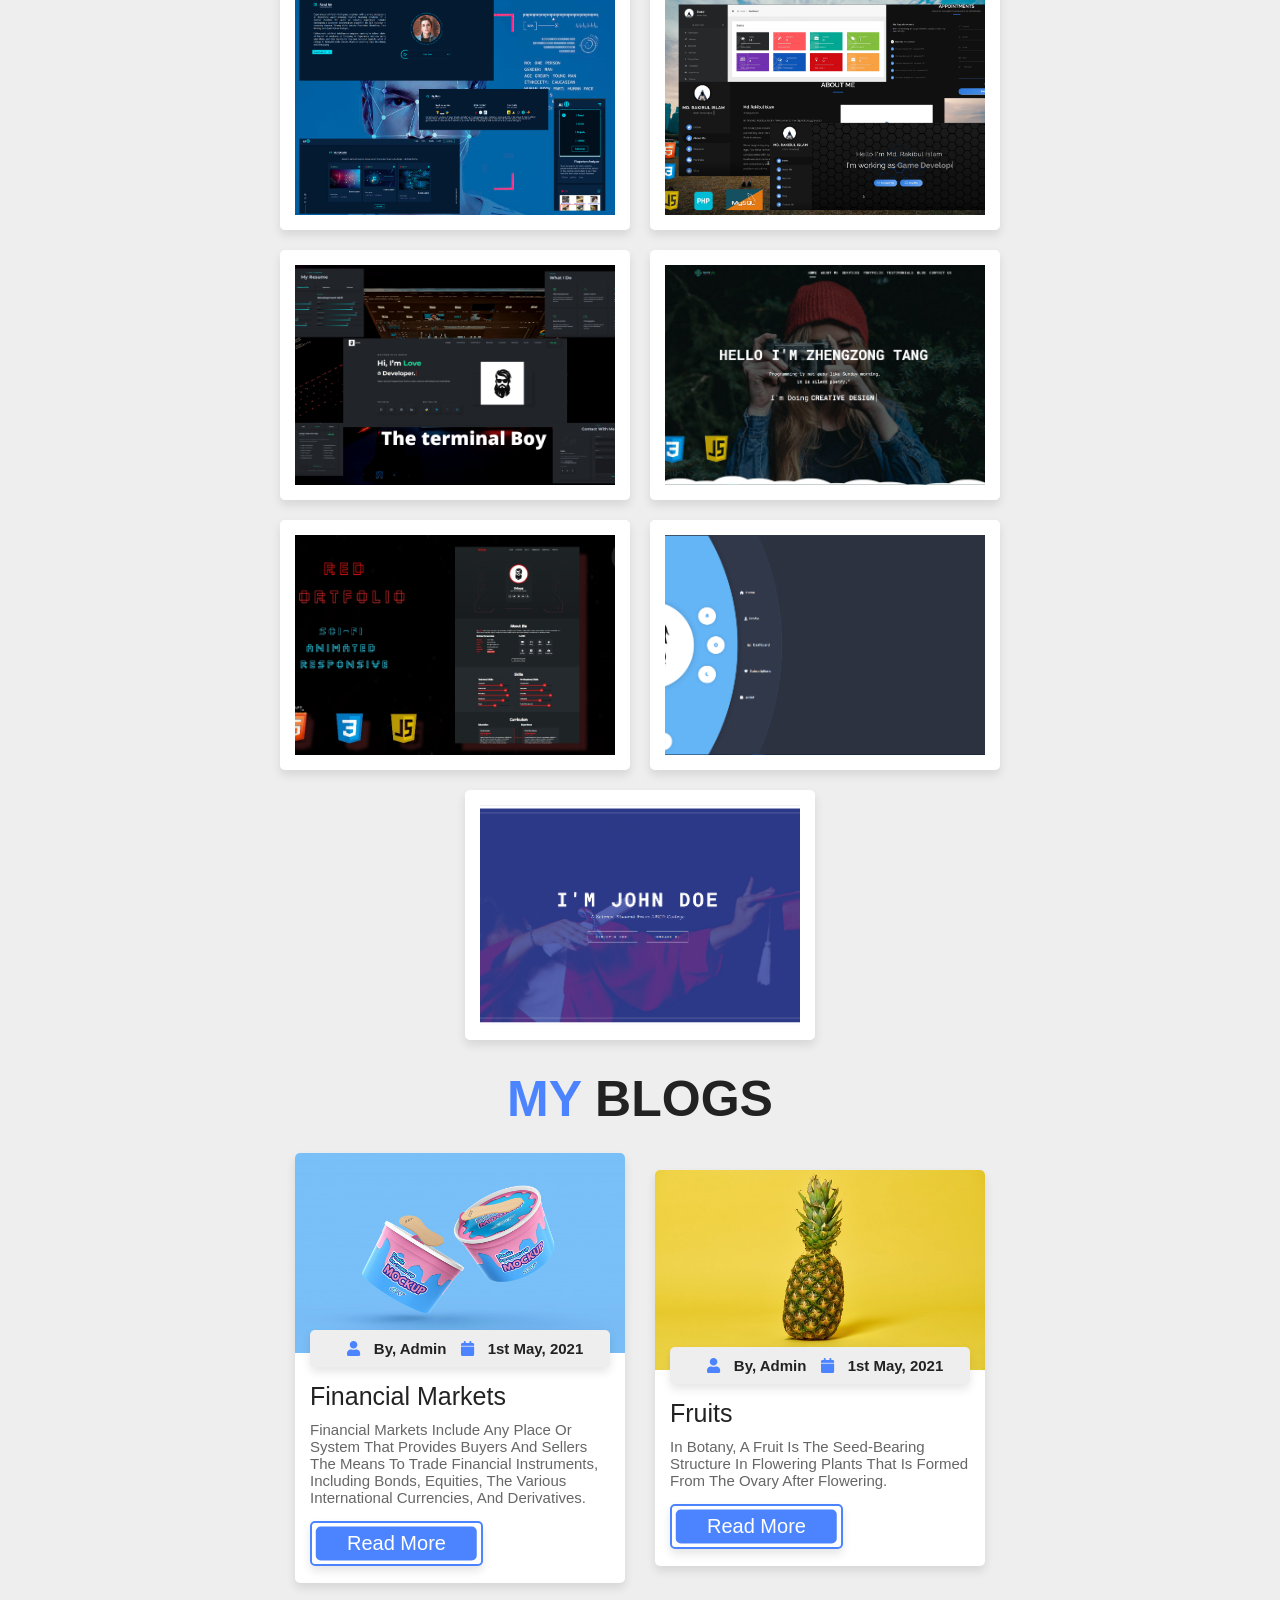
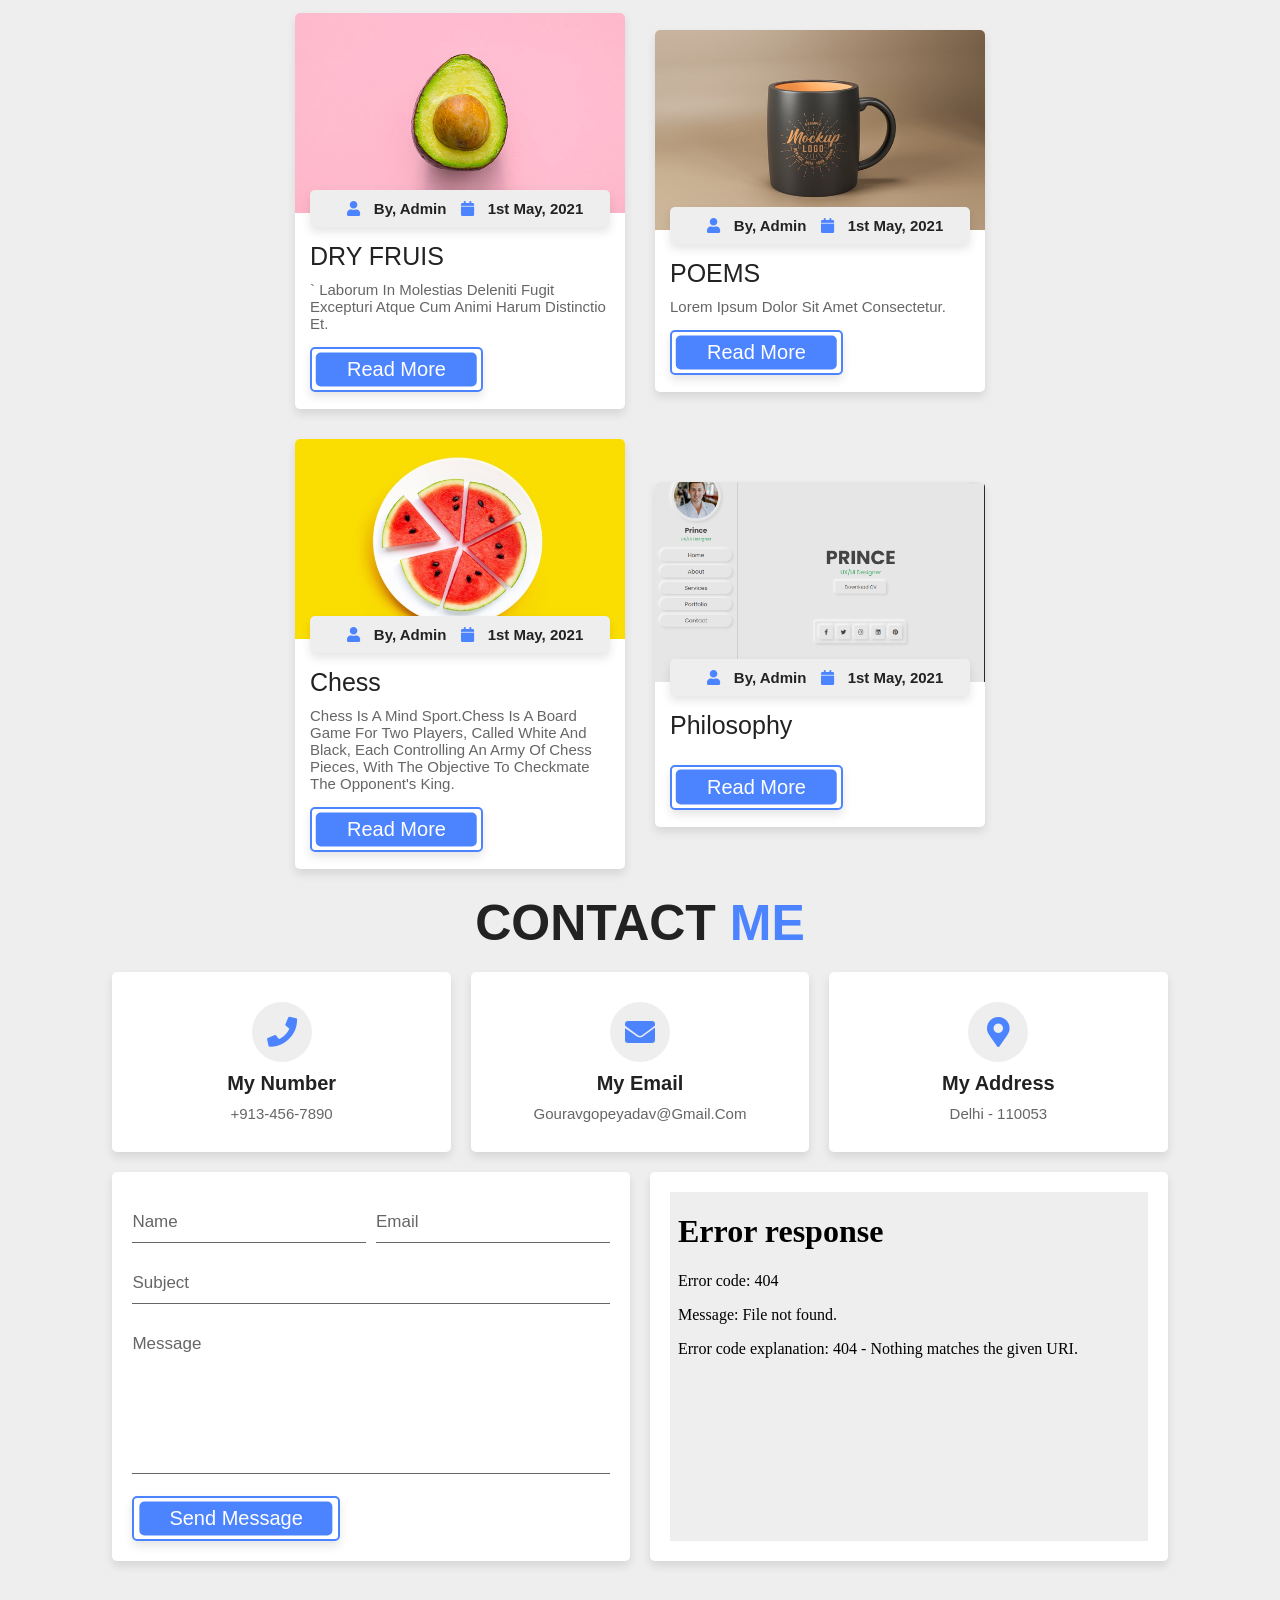
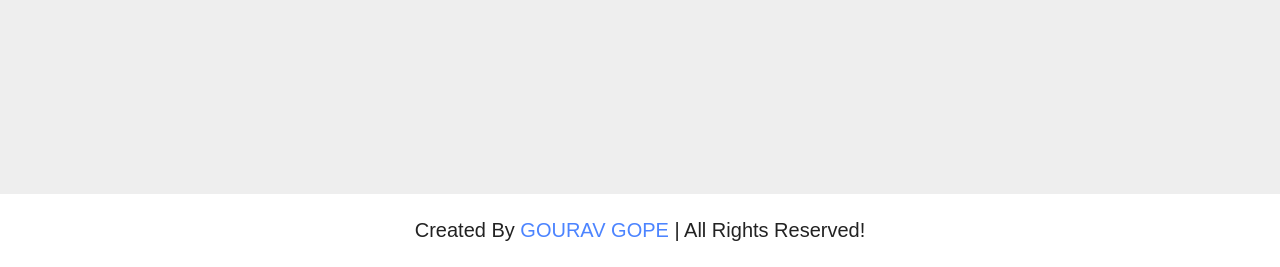
==== commit fca8db52: "gourav" ====
--- a/index.html
+++ b/index.html
@@ -48,7 +48,7 @@
     <div class="content">
         <span class="hello">hello</span>
         <h3> I'M <span>Gourav</span> Gope</h3>
-        <p>I am learing Mern Stack & DSA</p>
+        <p>I am lerning DSA, Full Stack, AIDE while contributing in Versy particularly talks & edu</p>
         <a href="#about" class="btn">about me</a>
     </div>
 
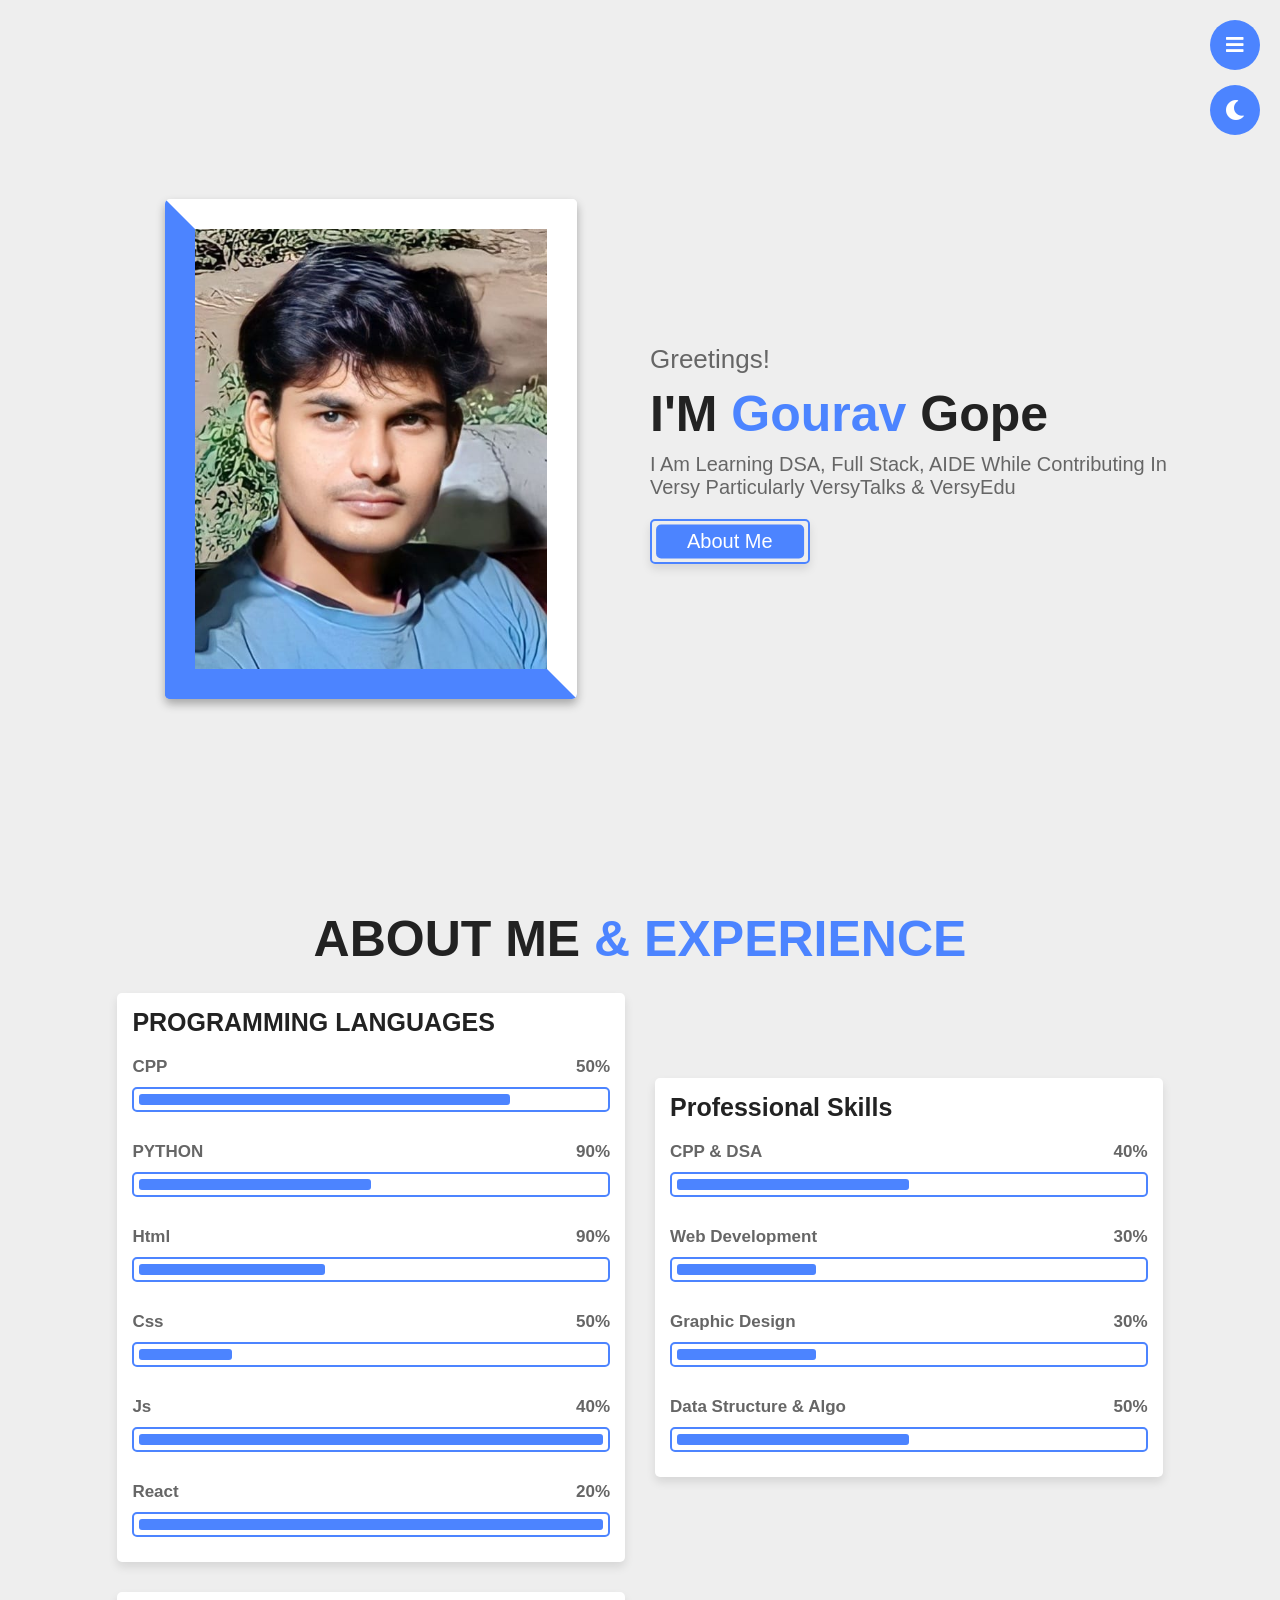
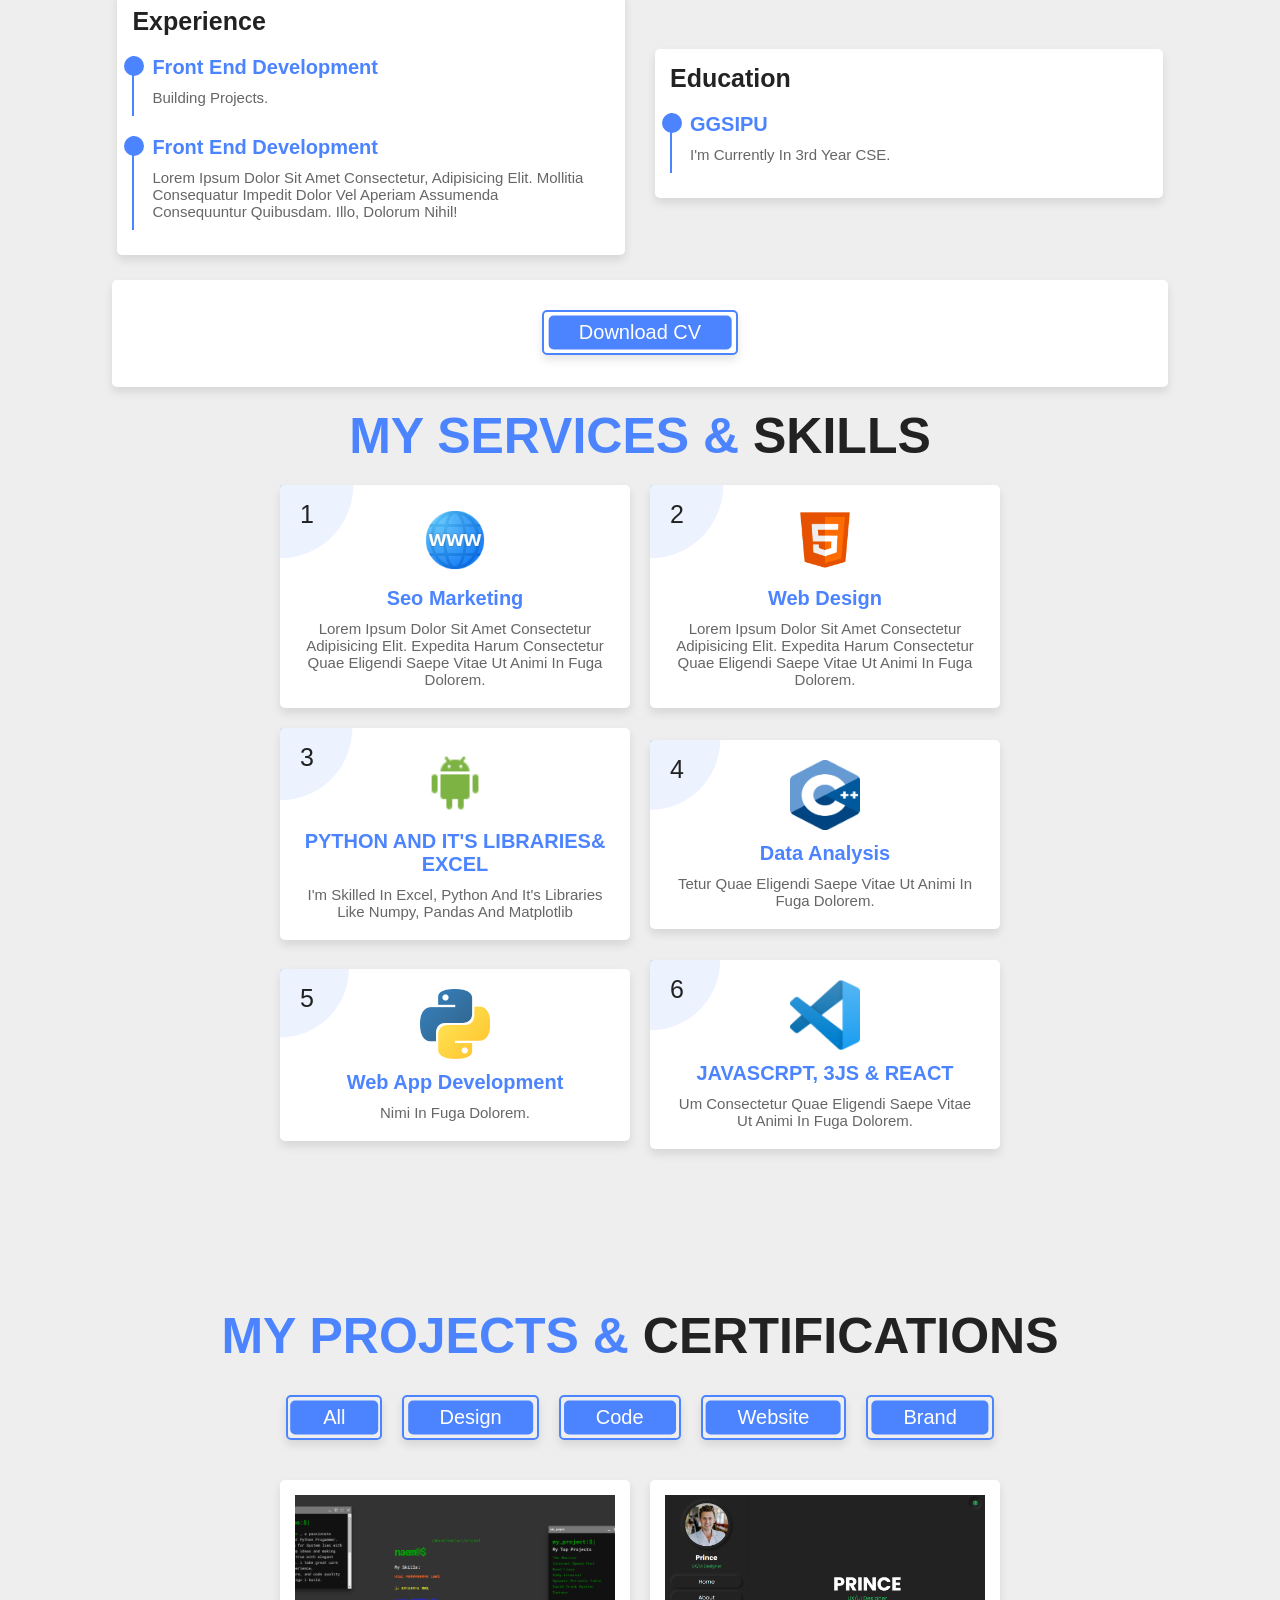
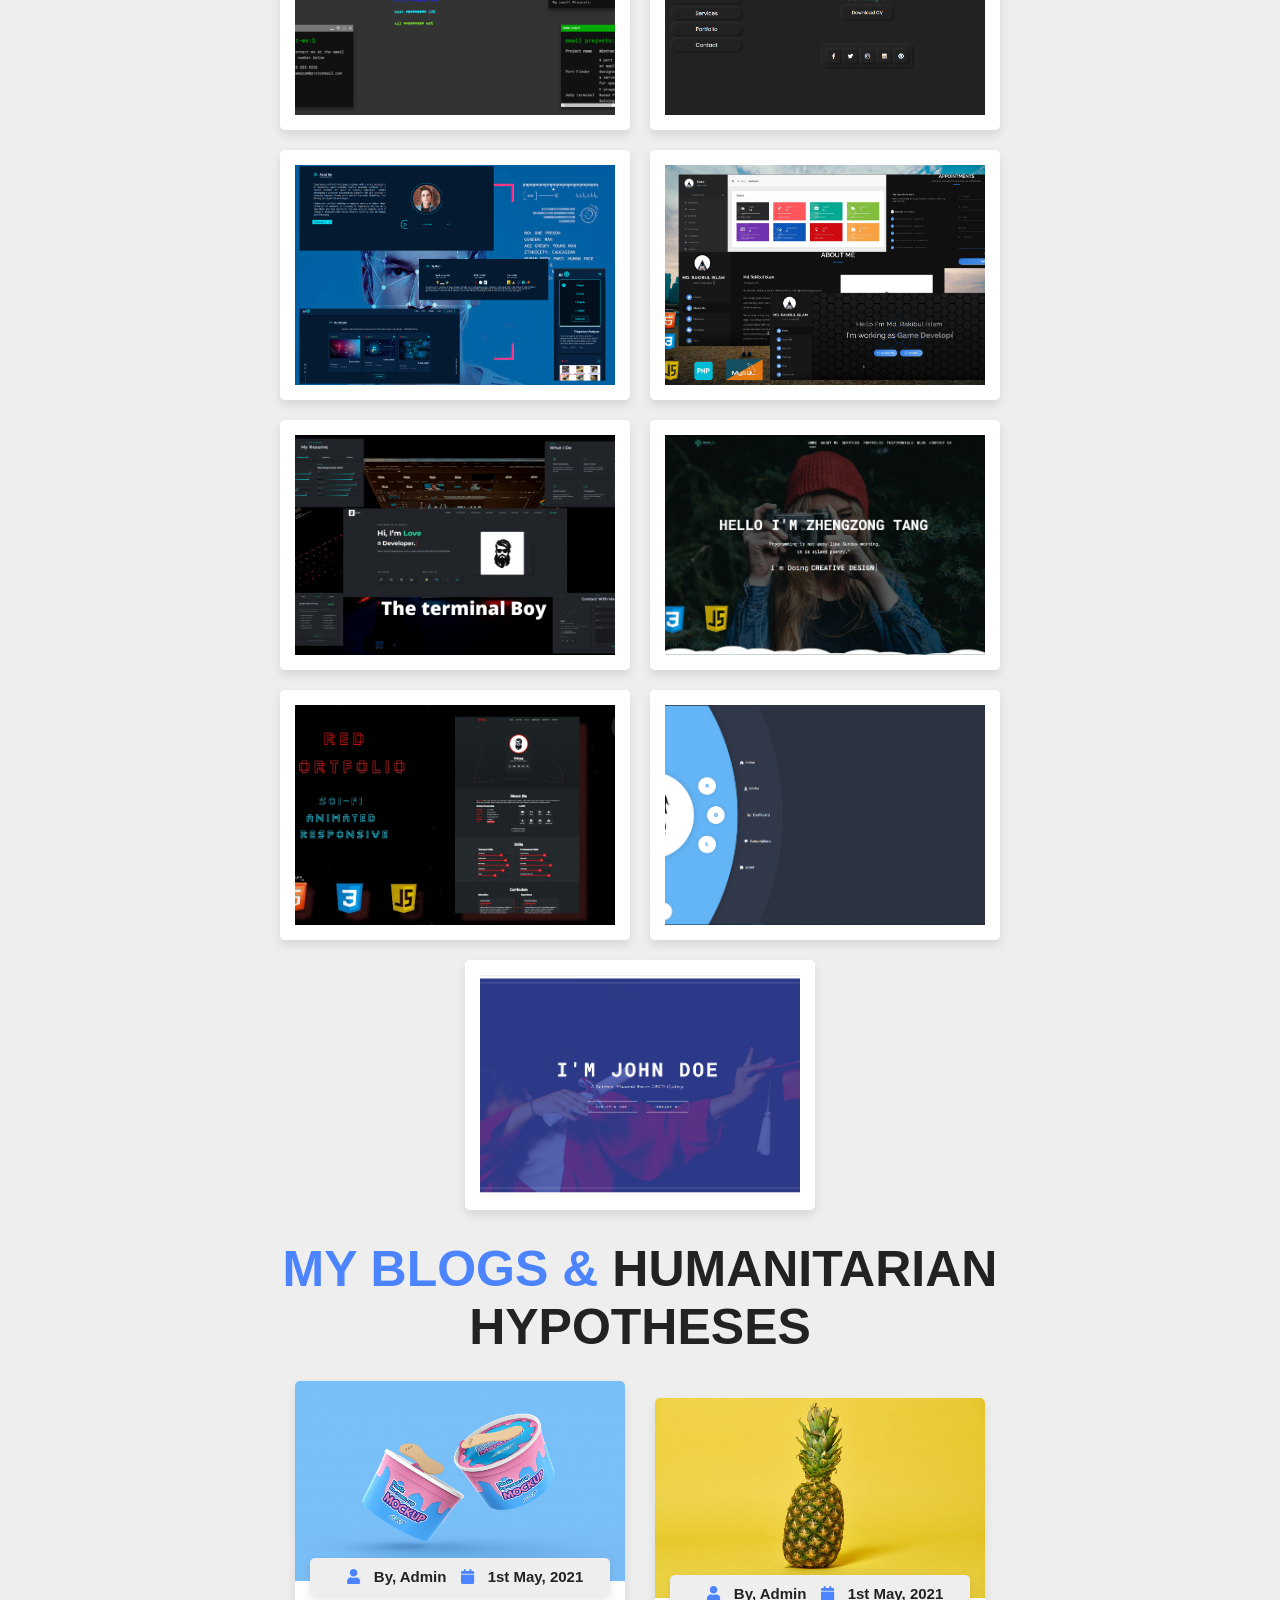
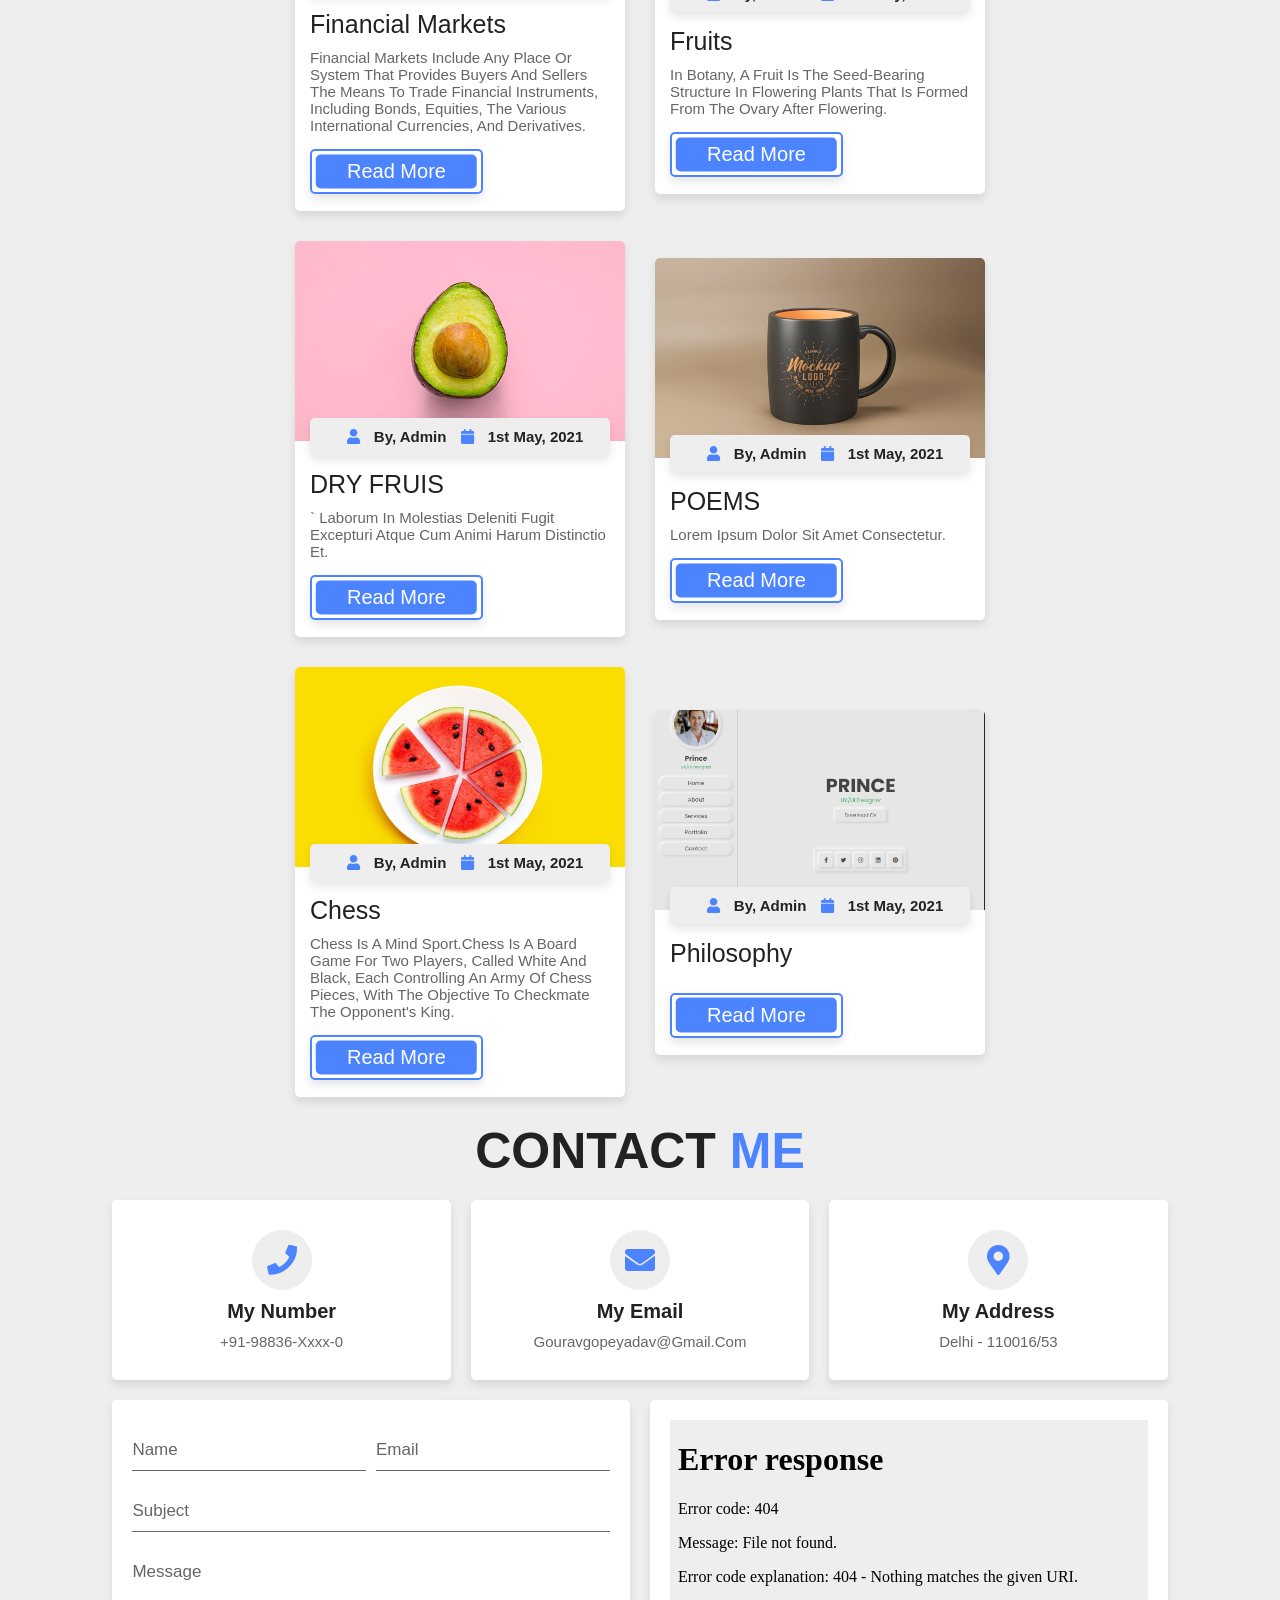
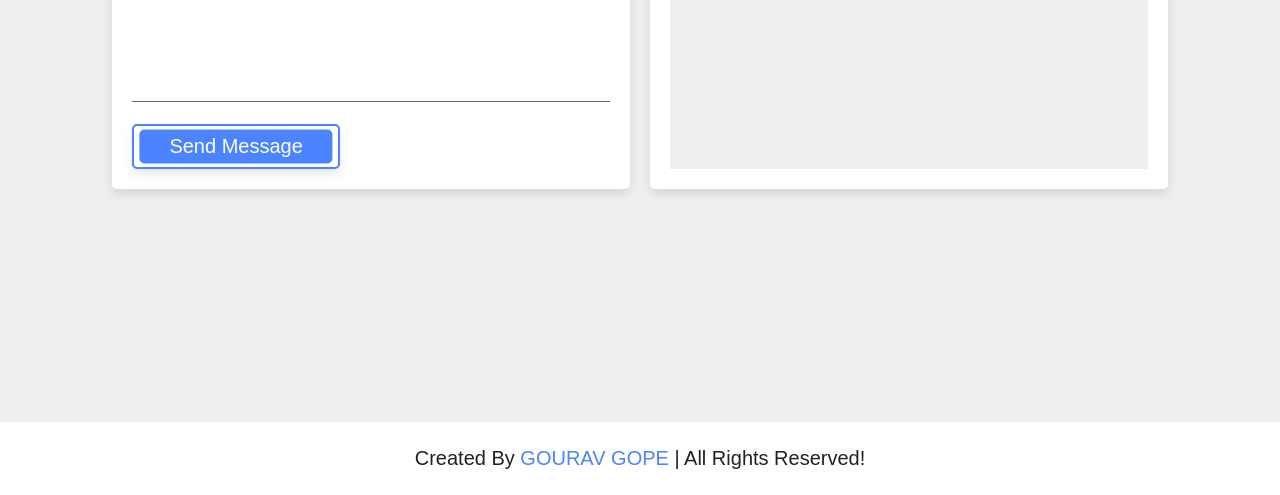
==== commit c9999522: "commit" ====
--- a/index.html
+++ b/index.html
@@ -1,4 +1,6 @@
 <!DOCTYPE html>
+
+
 <html lang="en">
 <head>
     <meta charset="UTF-8">
@@ -27,7 +29,7 @@
         <a href="#home">home</a>
         <a href="#about">about</a>
         <a href="#services">services</a>
-        <a href="#portfolio">portfolio</a>
+        <a href="#projects">projects</a>
         <a href="#blog">blog</a>
         <a href="#contact">contact</a>
     </nav>
@@ -38,6 +40,8 @@
 
 <!-- header section ends -->
 
+
+
 <!-- home section starts  -->
 <section class="home" id="home">
 
@@ -46,26 +50,41 @@
     </div>
 
     <div class="content">
-        <span class="hello">hello</span>
+        <span class="hello">Greetings!</span>
         <h3> I'M <span>Gourav</span> Gope</h3>
-        <p>I am lerning DSA, Full Stack, AIDE while contributing in Versy particularly talks & edu</p>
+        <p>I Am learning DSA, Full Stack, AIDE while contributing in Versy Particularly VersyTalks & VersyEdu</p>
         <a href="#about" class="btn">about me</a>
     </div>
 
 </section>
-
 <!-- home section ends -->
 
+
+
+<!-- 2. ABOUT ME & EXPERIENCE -->
+
 <section class="about" id="about">
 
-    <h1 class="heading"> about <span>me</span> </h1>
+    <h1 class="heading">ABOUT ME <span> & EXPERIENCE</span> 
+    
+    </h1>
 
     <div class="row">
 
         <div class="box">
-            <h3 class="title">coding skills</h3>
-            <div class="progress">
-                <h3> html <span>80%</span> </h3>
+            <h3 class="title">PROGRAMMING LANGUAGES</h3>
+            <div class="progress">
+                <h3> CPP <span>50%</span> </h3>
+                <div class="bar"><span></span></div>
+            </div>
+
+            <div class="progress">
+                <h3> PYTHON <span>90%</span> </h3>
+                <div class="bar"><span></span></div>
+            </div>
+
+            <div class="progress">
+                <h3> html <span>90%</span> </h3>
                 <div class="bar"><span></span></div>
             </div>
             <div class="progress">
@@ -129,9 +148,10 @@
 
 </section>
 
-<!-- service section starts  -->
+
+<!-- 3. Service & Skills section starts  -->
 <section class="services" id="services">
-    <h1 class="heading"> <span>my</span> services </h1>
+    <h1 class="heading"> <span>MY SERVICES & </span> SKILLS </h1>
     <div class="box-container">
         <div class="box">
             <span class="number">1</span>
@@ -149,8 +169,8 @@
         <div class="box">
             <span class="number">3</span>
             <img src="images/s3.png" alt="">
-            <h3>android</h3>
-            <p>Lorem ipsum dolor sit amet consectetur adipisicing elit. Expedita harum consectetur quae eligendi saepe vitae ut animi in fuga dolorem.</p>
+            <h3>PYTHON AND IT'S LIBRARIES& EXCEL</h3>
+            <p>I'm skilled in Excel, Python and it's libraries like Numpy, Pandas and Matplotlib</p>
         </div>
 
         <div class="box">
@@ -169,19 +189,22 @@
         <div class="box">
             <span class="number">6</span>
             <img src="images/s6.png" alt="">
-            <h3>web tools</h3>
+            <h3>JAVASCRPT, 3JS & REACT</h3>
             <p>um consectetur quae eligendi saepe vitae ut animi in fuga dolorem.</p>
         </div>
     </div>
 </section>
-
-<!-- service section ends -->
-
-<!-- portfolio section starts  -->
-
-<section class="portfolio" id="portfolio">
-
-    <h1 class="heading"> <span>my</span> portfolio </h1>
+<!-- 3. service & skills section ends -->
+
+
+
+<!-- PREVIOUSLY PORTFOLIO SECTION
+
+4. Gourav Projects & Certifications section starts  -->
+
+<section class="projects" id="projects">
+
+    <h1 class="heading"> <span>MY PROJECTS & </span> CERTIFICATIONS </h1>
 
     <div class="button-container">
         <div class="btn" data-filter="all">all</div>
@@ -260,13 +283,17 @@
 
 </section>
 
-<!-- portfolio section ends -->
-
-<!-- blog section start  -->
+<!-- PROJECTS & CERTIFICATIONS section ends -->
+
+
+
+
+
+<!-- 5. BLOGS & HUMANITARIAN HYPOTHESES section start  -->
 
 <section class="blog" id="blog">
 
-    <h1 class="heading"> <span>my</span> blogs </h1>
+    <h1 class="heading"> <span>MY BLOGS &</span> HUMANITARIAN HYPOTHESES </h1>
 
     <div class="box-container">
 
@@ -339,9 +366,11 @@
 
 </section>
 
-<!-- blog section ends -->
-
-<!-- contact section starts  -->
+<!-- 5. blog & hh section ends -->
+
+
+
+<!-- 6. contact section starts  -->
 
 <section class="contact" id="contact">
     <h1 class="heading"> contact <span>me</span> </h1>
@@ -349,7 +378,7 @@
         <div class="box">
             <i class="fas fa-phone"></i>
             <h3>my number</h3>
-            <p>+913-456-7890</p>
+            <p>+91-98836-xxxx-0</p>
         </div>
         <div class="box">
             <i class="fas fa-envelope"></i>
@@ -360,7 +389,7 @@
         <div class="box">
             <i class="fas fa-map-marker-alt"></i>
             <h3>my address</h3>
-            <p>delhi - 110053</p>
+            <p>delhi - 110016/53</p>
         </div>
 
     </div>
@@ -379,8 +408,11 @@
     </div>
 </section>
 
-<!-- contact section ends -->
-<!-- footer section  -->
+<!-- 6. contact section ends -->
+
+
+
+<!-- 7. footer section  -->
 <div class="footer">created by <span> GOURAV GOPE </span> | all rights reserved!</div>
 
 <!-- jquery cdn link  -->
--- a/css/style.css
+++ b/css/style.css
@@ -158,6 +158,8 @@
     transform: translateX(1rem);
 }
 
+
+
 .home{
     display: flex;
     align-items: center;
@@ -387,20 +389,20 @@
     clip-path: circle(100%);
 }
 
-.portfolio .button-container{
-    display: flex;
-    align-items: center;
-    justify-content: center;
-    flex-wrap: wrap;
-    padding:1rem 0;
-}
-
-.portfolio .button-container .btn{
+.projects .button-container{
+    display: flex;
+    align-items: center;
+    justify-content: center;
+    flex-wrap: wrap;
+    padding:1rem 0;
+}
+
+.projects .button-container .btn{
     margin:1rem;
     cursor: pointer;
 }
 
-.portfolio .image-container{
+.projects .image-container{
     display: flex;
     align-items: center;
     justify-content: center;
@@ -408,7 +410,7 @@
     padding: 1rem 0;
 }
 
-.portfolio .image-container .box{
+.projects .image-container .box{
     width:35rem;
     margin: 1rem;
     border-radius: .5rem;
@@ -420,13 +422,13 @@
     cursor: pointer;
 }
 
-.portfolio .image-container .box img{
+.projects .image-container .box img{
     height: 100%;
     width: 100%;
     object-fit: cover;
 }
 
-.portfolio .image-container .box .info{
+.projects .image-container .box .info{
     position: absolute;
     top:0; left: 0;
     height: 100%;
@@ -440,14 +442,16 @@
     transform: scale(0);
 }
 
-.portfolio .image-container .box:hover .info{
+.projects .image-container .box:hover .info{
     transform: scale(1);
 }
 
-.portfolio .image-container .box .info h3{
+.projects .image-container .box .info h3{
     font-size: 2.5rem;
     color:var(--primary-text-color);
 }
+
+
 
 .blog .box-container{
     display: flex;
